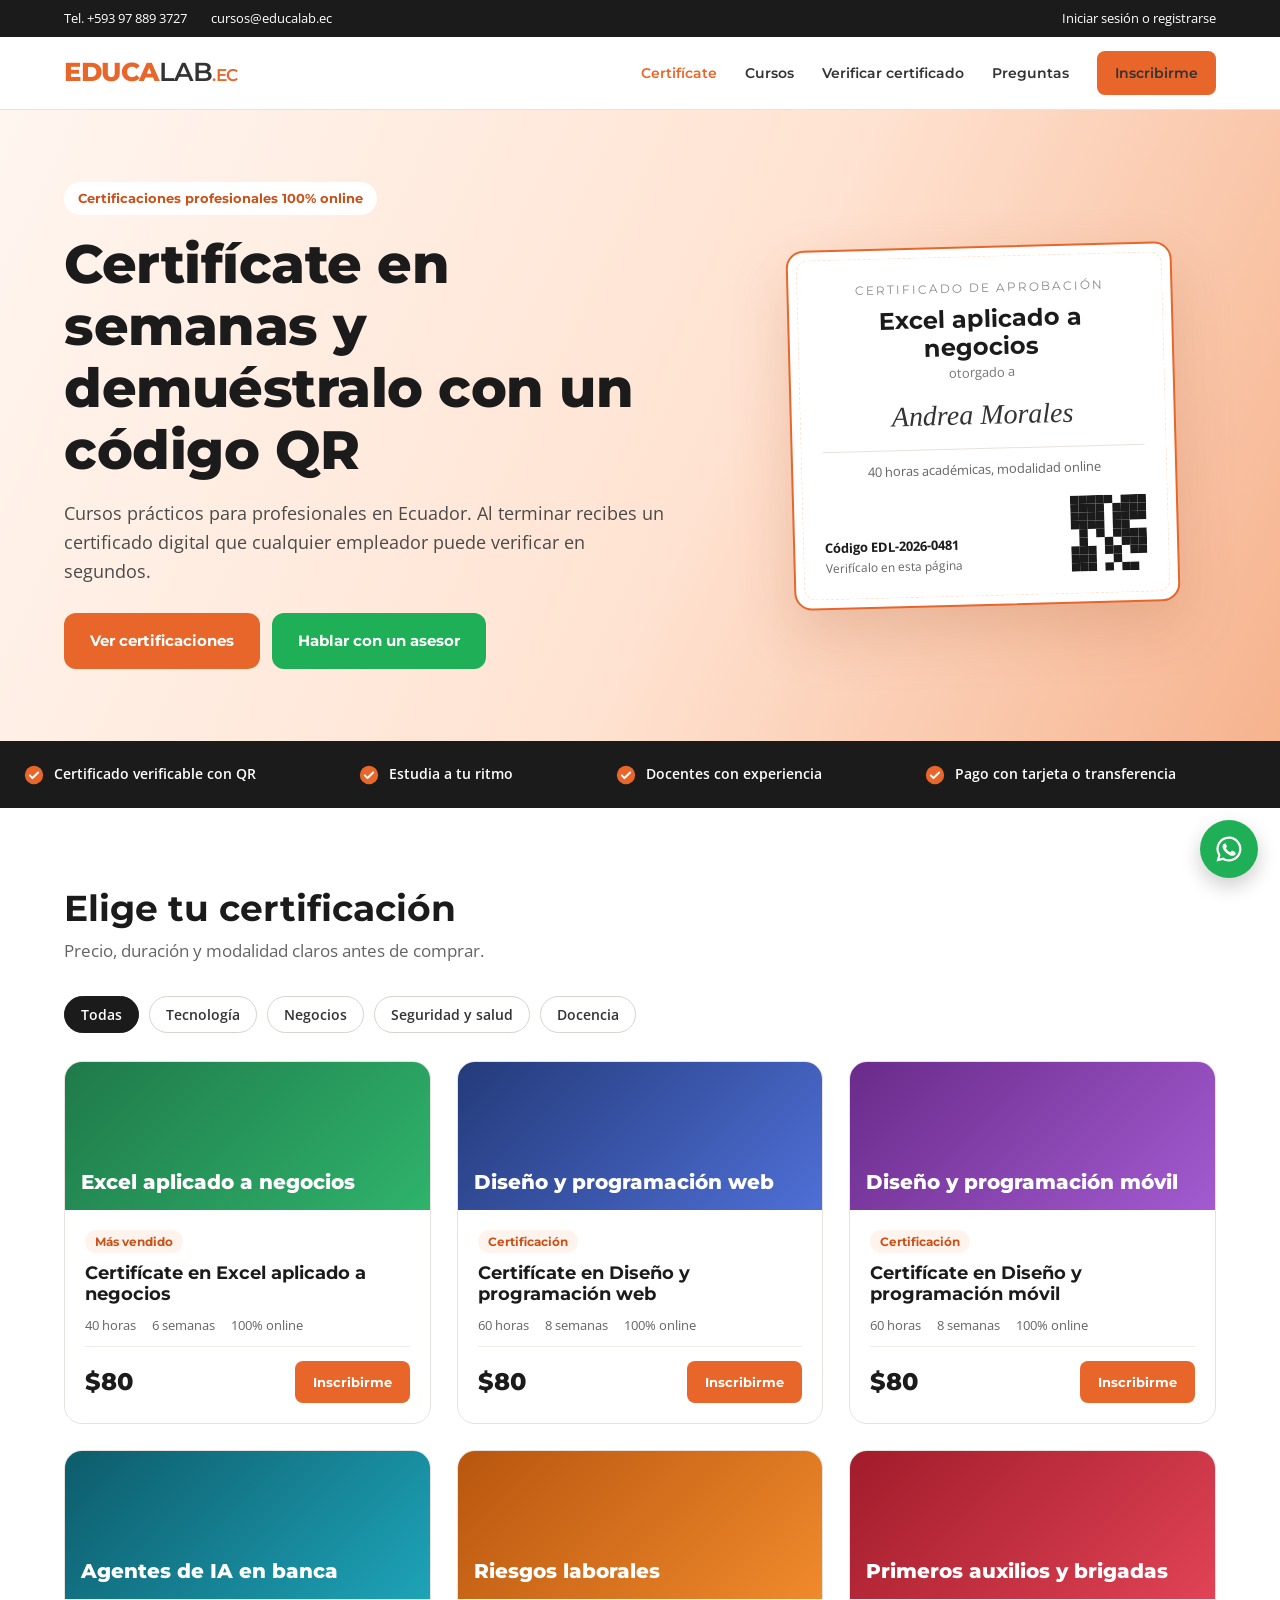
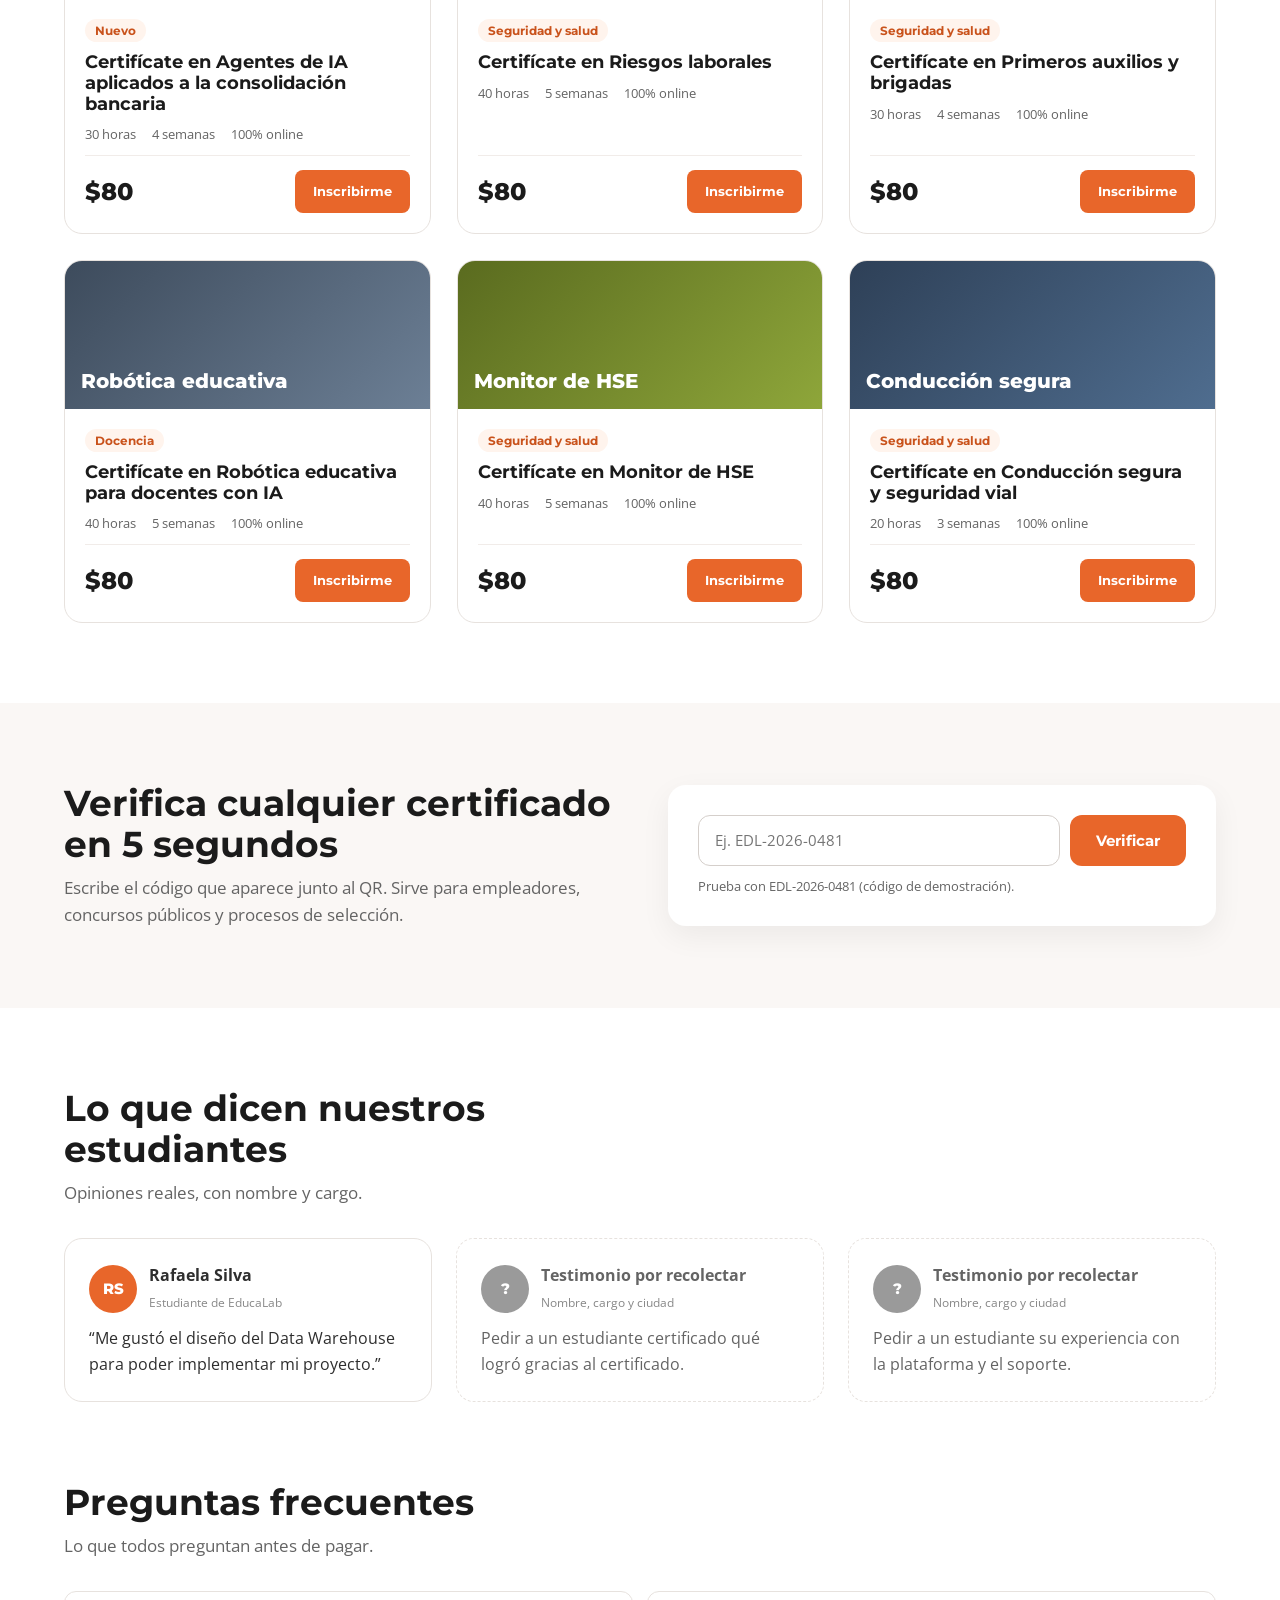
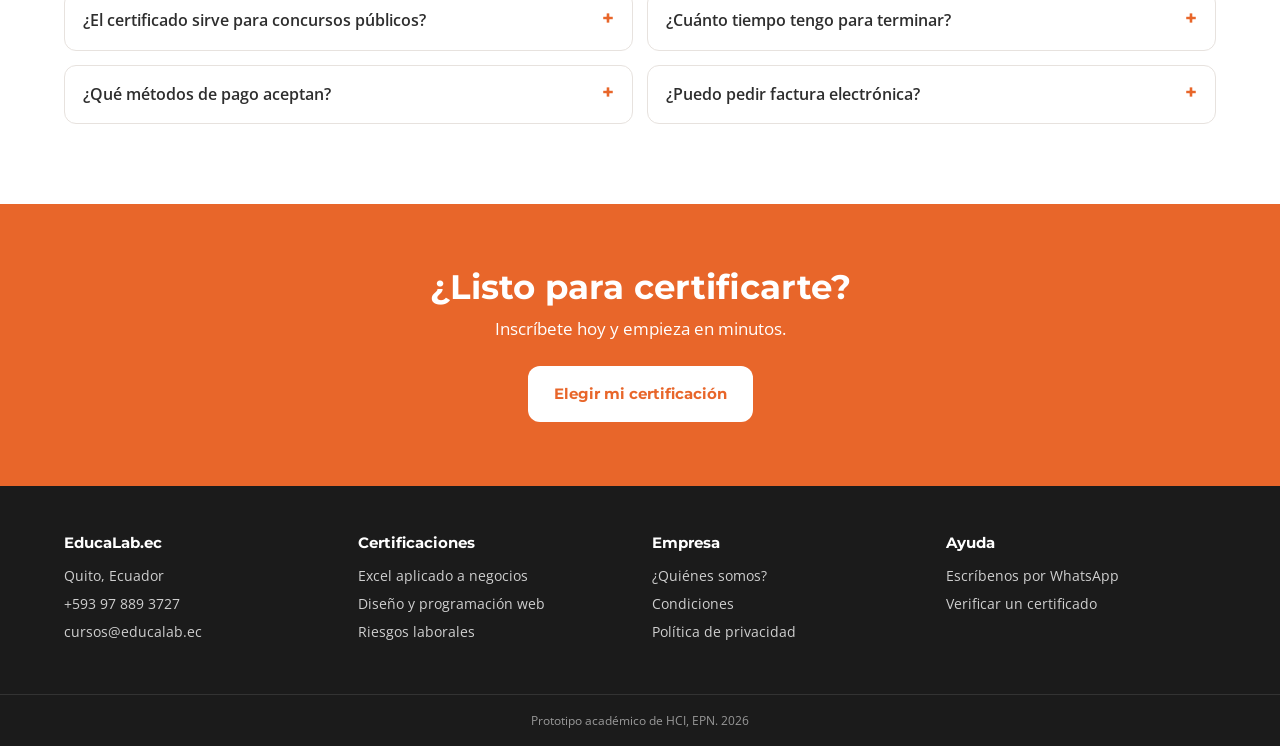
==== index.html @ 839eb801 "Prototipo design thinking educalab" ====
<!DOCTYPE html>
<html lang="es">
<head>
<meta charset="utf-8">
<meta name="viewport" content="width=device-width, initial-scale=1">
<title>Certificaciones online verificables | EducaLab.ec</title>
<meta name="description" content="Certifícate online en Excel, programación, IA, seguridad laboral y más. Certificados con código QR verificable.">
<link rel="preconnect" href="https://fonts.googleapis.com">
<link rel="preconnect" href="https://fonts.gstatic.com" crossorigin>
<link href="https://fonts.googleapis.com/css2?family=Montserrat:wght@600;700;800&family=Open+Sans:ital,wght@0,400;0,600;0,700;1,400&display=swap" rel="stylesheet">
<link rel="stylesheet" href="assets/styles.css">
</head>
<body class="has-mbar">
<div class="topbar"><div class="wrap"><div class="left"><a href="tel:+593978893727">Tel. +593 97 889 3727</a><a href="mailto:cursos@educalab.ec">cursos@educalab.ec</a></div><a href="login.html">Iniciar sesión o registrarse</a></div></div>
<header class="site"><div class="wrap">
  <a class="logo" href="index.html" aria-label="EducaLab.ec, inicio">EDUCA<span>LAB</span><small>.EC</small></a>
  <button class="menu-btn" aria-label="Abrir menú" aria-expanded="false" aria-controls="menu"><span></span><span></span><span></span></button>
  <nav class="main" id="menu" aria-label="Principal"><ul>
    <li><a href="index.html" aria-current="page">Certifícate</a></li>
    <li><a href="index.html#certificaciones">Cursos</a></li>
    <li><a href="index.html#verificar">Verificar certificado</a></li>
    <li><a href="index.html#preguntas">Preguntas</a></li>
    <li><a class="btn btn-primary btn-sm" href="index.html#certificaciones">Inscribirme</a></li>
  </ul></nav>
</div></header>
<main>
<section class="hero"><div class="wrap">
  <div>
    <span class="pill">Certificaciones profesionales 100% online</span>
    <h1>Certifícate en semanas y demuéstralo con un código QR</h1>
    <p class="lead">Cursos prácticos para profesionales en Ecuador. Al terminar recibes un certificado digital que cualquier empleador puede verificar en segundos.</p>
    <div class="ctas"><a class="btn btn-primary" href="#certificaciones">Ver certificaciones</a><a class="btn btn-wa" data-wa href="#">Hablar con un asesor</a></div>
  </div>
  <figure class="cert" aria-label="Ejemplo de certificado">
    <div class="kind">CERTIFICADO DE APROBACIÓN</div>
    <h3>Excel aplicado a negocios</h3>
    <div class="to">otorgado a</div>
    <div class="name">Andrea Morales</div>
    <div class="hrs">40 horas académicas, modalidad online</div>
    <div class="bottom"><div><b>Código EDL-2026-0481</b><br>Verifícalo en esta página</div><svg class="qr" viewBox="0 0 72 72" role="img" aria-label="Código QR de verificación"><rect width="72" height="72" fill="#fff"/><g fill="#1B1B1B"><rect x="0" y="0" width="8" height="8"/><rect x="8" y="0" width="8" height="8"/><rect x="16" y="0" width="8" height="8"/><rect x="24" y="0" width="8" height="8"/><rect x="32" y="0" width="8" height="8"/><rect x="48" y="0" width="8" height="8"/><rect x="56" y="0" width="8" height="8"/><rect x="64" y="0" width="8" height="8"/><rect x="0" y="8" width="8" height="8"/><rect x="8" y="8" width="8" height="8"/><rect x="16" y="8" width="8" height="8"/><rect x="24" y="8" width="8" height="8"/><rect x="40" y="8" width="8" height="8"/><rect x="48" y="8" width="8" height="8"/><rect x="56" y="8" width="8" height="8"/><rect x="64" y="8" width="8" height="8"/><rect x="0" y="16" width="8" height="8"/><rect x="8" y="16" width="8" height="8"/><rect x="16" y="16" width="8" height="8"/><rect x="24" y="16" width="8" height="8"/><rect x="40" y="16" width="8" height="8"/><rect x="48" y="16" width="8" height="8"/><rect x="56" y="16" width="8" height="8"/><rect x="64" y="16" width="8" height="8"/><rect x="0" y="24" width="8" height="8"/><rect x="8" y="24" width="8" height="8"/><rect x="16" y="24" width="8" height="8"/><rect x="24" y="24" width="8" height="8"/><rect x="40" y="24" width="8" height="8"/><rect x="48" y="24" width="8" height="8"/><rect x="8" y="32" width="8" height="8"/><rect x="24" y="32" width="8" height="8"/><rect x="40" y="32" width="8" height="8"/><rect x="48" y="32" width="8" height="8"/><rect x="56" y="32" width="8" height="8"/><rect x="64" y="32" width="8" height="8"/><rect x="8" y="40" width="8" height="8"/><rect x="32" y="40" width="8" height="8"/><rect x="48" y="40" width="8" height="8"/><rect x="56" y="40" width="8" height="8"/><rect x="64" y="40" width="8" height="8"/><rect x="0" y="48" width="8" height="8"/><rect x="8" y="48" width="8" height="8"/><rect x="16" y="48" width="8" height="8"/><rect x="32" y="48" width="8" height="8"/><rect x="40" y="48" width="8" height="8"/><rect x="56" y="48" width="8" height="8"/><rect x="64" y="48" width="8" height="8"/><rect x="0" y="56" width="8" height="8"/><rect x="8" y="56" width="8" height="8"/><rect x="16" y="56" width="8" height="8"/><rect x="40" y="56" width="8" height="8"/><rect x="0" y="64" width="8" height="8"/><rect x="8" y="64" width="8" height="8"/><rect x="16" y="64" width="8" height="8"/><rect x="32" y="64" width="8" height="8"/><rect x="48" y="64" width="8" height="8"/><rect x="56" y="64" width="8" height="8"/></g></svg></div>
  </figure>
</div></section>

<section class="trust" aria-label="Por qué EducaLab"><ul class="wrap">
  <li><svg class="ico" viewBox="0 0 24 24" aria-hidden="true"><circle cx="12" cy="12" r="11" fill="#E8662A"/><path d="m7 12.5 3.2 3.2L17 9" stroke="#fff" stroke-width="2.4" fill="none" stroke-linecap="round" stroke-linejoin="round"/></svg>Certificado verificable con QR</li><li><svg class="ico" viewBox="0 0 24 24" aria-hidden="true"><circle cx="12" cy="12" r="11" fill="#E8662A"/><path d="m7 12.5 3.2 3.2L17 9" stroke="#fff" stroke-width="2.4" fill="none" stroke-linecap="round" stroke-linejoin="round"/></svg>Estudia a tu ritmo</li><li><svg class="ico" viewBox="0 0 24 24" aria-hidden="true"><circle cx="12" cy="12" r="11" fill="#E8662A"/><path d="m7 12.5 3.2 3.2L17 9" stroke="#fff" stroke-width="2.4" fill="none" stroke-linecap="round" stroke-linejoin="round"/></svg>Docentes con experiencia</li><li><svg class="ico" viewBox="0 0 24 24" aria-hidden="true"><circle cx="12" cy="12" r="11" fill="#E8662A"/><path d="m7 12.5 3.2 3.2L17 9" stroke="#fff" stroke-width="2.4" fill="none" stroke-linecap="round" stroke-linejoin="round"/></svg>Pago con tarjeta o transferencia</li>
</ul></section>

<section class="block" id="certificaciones"><div class="wrap">
  <div class="sec-head"><h2>Elige tu certificación</h2><p>Precio, duración y modalidad claros antes de comprar.</p></div>
  <div class="filters" role="group" aria-label="Filtrar por área">
    <button class="chip" aria-pressed="true" data-cat="todas">Todas</button>
    <button class="chip" aria-pressed="false" data-cat="tecnologia">Tecnología</button>
    <button class="chip" aria-pressed="false" data-cat="negocios">Negocios</button>
    <button class="chip" aria-pressed="false" data-cat="seguridad">Seguridad y salud</button>
    <button class="chip" aria-pressed="false" data-cat="docencia">Docencia</button>
  </div>
  <div class="grid" id="grid" aria-live="polite"></div>
  <p class="empty" id="empty">No hay certificaciones en esta área por ahora. Prueba con “Todas”.</p>
</div></section>

<section class="block verify" id="verificar"><div class="wrap">
  <div class="sec-head" style="margin:0"><h2>Verifica cualquier certificado en 5 segundos</h2><p>Escribe el código que aparece junto al QR. Sirve para empleadores, concursos públicos y procesos de selección.</p></div>
  <div class="vbox">
    <form class="vform" id="verify-form" novalidate>
      <label class="sr-only" for="code">Código del certificado</label>
      <input class="input" id="code" placeholder="Ej. EDL-2026-0481" autocomplete="off">
      <button class="btn btn-primary" type="submit">Verificar</button>
    </form>
    <div class="result" id="verify-result" role="status"></div>
    <p class="hint">Prueba con EDL-2026-0481 (código de demostración).</p>
  </div>
</div></section>

<section class="block"><div class="wrap">
  <div class="sec-head"><h2>Lo que dicen nuestros estudiantes</h2><p>Opiniones reales, con nombre y cargo.</p></div>
  <div class="tgrid">
    <blockquote class="t"><div class="who"><div class="av" style="background:#E8662A">RS</div><div><cite>Rafaela Silva</cite><small>Estudiante de EducaLab</small></div></div><p>“Me gustó el diseño del Data Warehouse para poder implementar mi proyecto.”</p></blockquote>
    <blockquote class="t pending"><div class="who"><div class="av" style="background:#9A9A9A">?</div><div><cite>Testimonio por recolectar</cite><small>Nombre, cargo y ciudad</small></div></div><p>Pedir a un estudiante certificado qué logró gracias al certificado.</p></blockquote>
    <blockquote class="t pending"><div class="who"><div class="av" style="background:#9A9A9A">?</div><div><cite>Testimonio por recolectar</cite><small>Nombre, cargo y ciudad</small></div></div><p>Pedir a un estudiante su experiencia con la plataforma y el soporte.</p></blockquote>
  </div>
</div></section>

<section class="block" id="preguntas" style="padding-top:0"><div class="wrap">
  <div class="sec-head"><h2>Preguntas frecuentes</h2><p>Lo que todos preguntan antes de pagar.</p></div>
  <div class="faq">
    <details><summary>¿El certificado sirve para concursos públicos?</summary><p>Cada certificado indica horas académicas y un código verificable. Confirma con la institución convocante qué requisitos pide.</p></details>
    <details><summary>¿Cuánto tiempo tengo para terminar?</summary><p>Cada curso indica su duración sugerida en semanas. Avanzas a tu ritmo dentro de ese periodo.</p></details>
    <details><summary>¿Qué métodos de pago aceptan?</summary><p>Tarjeta de crédito o débito, transferencia bancaria y Payphone.</p></details>
    <details><summary>¿Puedo pedir factura electrónica?</summary><p>Sí. Ingresa tus datos de facturación al inscribirte y la recibirás en tu correo.</p></details>
  </div>
</div></section>

<section class="cta"><h2>¿Listo para certificarte?</h2><p>Inscríbete hoy y empieza en minutos.</p><a class="btn btn-light" href="#certificaciones">Elegir mi certificación</a></section>
</main>
<div class="mbar"><a class="btn btn-primary" href="#certificaciones">Inscribirme</a><a class="btn btn-wa" data-wa href="#">WhatsApp</a></div>
<footer class="site"><div class="wrap">
  <div><h4>EducaLab.ec</h4><ul><li>Quito, Ecuador</li><li><a href="tel:+593978893727">+593 97 889 3727</a></li><li><a href="mailto:cursos@educalab.ec">cursos@educalab.ec</a></li></ul></div>
  <div><h4>Certificaciones</h4><ul><li><a href="inscripcion.html?curso=excel">Excel aplicado a negocios</a></li><li><a href="inscripcion.html?curso=web">Diseño y programación web</a></li><li><a href="inscripcion.html?curso=riesgos">Riesgos laborales</a></li></ul></div>
  <div><h4>Empresa</h4><ul><li><a href="#">¿Quiénes somos?</a></li><li><a href="#">Condiciones</a></li><li><a href="#">Política de privacidad</a></li></ul></div>
  <div><h4>Ayuda</h4><ul><li><a data-wa href="#">Escríbenos por WhatsApp</a></li><li><a href="index.html#verificar">Verificar un certificado</a></li></ul></div>
</div><p class="copy">Prototipo académico de HCI, EPN. <span id="year"></span></p></footer>
<a class="fab" data-wa href="#" aria-label="Escribir por WhatsApp"><svg width="30" height="30" viewBox="0 0 24 24" aria-hidden="true"><path fill="#fff" d="M12 2a10 10 0 0 0-8.6 15.1L2 22l5-1.3A10 10 0 1 0 12 2zm0 18.2c-1.5 0-3-.4-4.3-1.2l-.3-.2-3 .8.8-2.9-.2-.3A8.2 8.2 0 1 1 12 20.2zm4.5-6.1c-.2-.1-1.5-.7-1.7-.8-.2-.1-.4-.1-.6.1l-.8 1c-.1.2-.3.2-.5.1a6.7 6.7 0 0 1-3.3-2.9c-.3-.4.2-.4.7-1.4.1-.2 0-.3 0-.4l-.8-1.8c-.2-.5-.4-.4-.6-.4h-.5a1 1 0 0 0-.7.3 2.9 2.9 0 0 0-.9 2.2 5 5 0 0 0 1 2.7 11.6 11.6 0 0 0 4.5 4c1.7.7 2.3.8 3.2.6.5-.1 1.5-.6 1.7-1.2.2-.6.2-1.1.2-1.2-.1-.1-.3-.2-.5-.3z"/></svg></a>
<script src="assets/app.js"></script>
</body></html>
---- assets/styles.css ----
:root{
  --or:#E8662A; --or-dk:#C9521B; --or-50:#FFF4ED; --or-100:#FFE3D2;
  --ink:#1B1B1B; --text:#2E2E2E; --muted:#646464; --line:#E7E2DE; --bg:#FFFFFF; --soft:#FAF7F5;
  --ok:#1D7A43; --ok-bg:#E8F7EE; --err:#B42318; --err-bg:#FDECEA; --wa:#1FAF57;
  --r-sm:8px; --r:12px; --r-lg:18px;
  --head:'Montserrat',system-ui,sans-serif; --body:'Open Sans',system-ui,sans-serif;
  --wrap:1200px;
}
*{box-sizing:border-box}
html{scroll-behavior:smooth}
@media (prefers-reduced-motion:reduce){html{scroll-behavior:auto}*{transition:none!important;animation:none!important}}
body{margin:0;font-family:var(--body);color:var(--text);background:var(--bg);line-height:1.6;font-size:16px}
h1,h2,h3,h4{font-family:var(--head);color:var(--ink);line-height:1.15;margin:0}
p{margin:0}
a{color:inherit}
img{max-width:100%}
:focus-visible{outline:3px solid var(--or);outline-offset:3px;border-radius:4px}
.wrap{max-width:var(--wrap);margin:0 auto;padding:0 24px}
.sr-only{position:absolute;width:1px;height:1px;overflow:hidden;clip:rect(0 0 0 0)}

/* botones */
.btn{display:inline-flex;align-items:center;justify-content:center;gap:8px;font-family:var(--head);font-weight:700;font-size:15px;
  padding:14px 24px;border-radius:var(--r);border:2px solid transparent;text-decoration:none;cursor:pointer;transition:background .15s,transform .1s}
.btn:active{transform:translateY(1px)}
.btn-primary{background:var(--or);color:#fff}.btn-primary:hover{background:var(--or-dk)}
.btn-outline{background:#fff;color:var(--or);border-color:var(--or)}.btn-outline:hover{background:var(--or-50)}
.btn-wa{background:var(--wa);color:#fff}.btn-wa:hover{filter:brightness(.95)}
.btn-light{background:#fff;color:var(--or)}
.btn-sm{padding:9px 16px;font-size:13px;border-radius:var(--r-sm)}
.btn[disabled]{opacity:.5;cursor:not-allowed}

/* barra superior y header */
.topbar{background:var(--ink);color:#fff;font-size:13px}
.topbar .wrap{display:flex;justify-content:space-between;gap:16px;padding:8px 24px}
.topbar a{text-decoration:none}.topbar a:hover{text-decoration:underline}
.topbar .left{display:flex;gap:24px}
header.site{position:sticky;top:0;z-index:20;background:#fff;border-bottom:1px solid var(--line)}
header.site .wrap{display:flex;align-items:center;justify-content:space-between;height:72px}
.logo{font-family:var(--head);font-size:26px;font-weight:800;text-decoration:none;letter-spacing:-.5px;color:var(--or)}
.logo span{color:#333;font-weight:600}.logo small{font-size:.65em;font-weight:600}
nav.main ul{list-style:none;display:flex;gap:28px;align-items:center;margin:0;padding:0}
nav.main a{font-family:var(--head);font-weight:600;font-size:14px;text-decoration:none;color:#333}
nav.main a[aria-current="page"],nav.main a:hover{color:var(--or)}
.menu-btn{display:none;background:none;border:0;padding:8px;cursor:pointer}
.menu-btn span{display:block;width:24px;height:3px;background:#222;border-radius:2px;margin:4px 0}

/* hero */
.hero{background:linear-gradient(115deg,#FFF6F0 0%,#FFE3D2 55%,#F6B38E 100%)}
.hero .wrap{display:grid;grid-template-columns:1.15fr .85fr;gap:56px;align-items:center;padding-top:72px;padding-bottom:72px}
.pill{display:inline-block;background:#fff;color:var(--or-dk);font-family:var(--head);font-weight:700;font-size:13px;padding:6px 14px;border-radius:999px}
.hero h1{font-size:clamp(34px,4.6vw,54px);font-weight:800;margin:18px 0;letter-spacing:-.5px}
.hero p.lead{font-size:18px;color:#4A4A4A;max-width:34em;margin-bottom:28px}
.ctas{display:flex;gap:12px;flex-wrap:wrap}

/* certificado de muestra (elemento protagonista) */
.cert{background:#fff;border-radius:var(--r-lg);padding:30px;box-shadow:0 24px 60px rgba(150,60,15,.18);position:relative;border:2px solid var(--or);
  transform:rotate(-1.5deg)}
.cert::before{content:"";position:absolute;inset:8px;border:1px dashed var(--or-100);border-radius:12px;pointer-events:none}
.cert .kind{text-align:center;font-family:var(--head);font-size:12px;letter-spacing:2px;color:#8A8A8A}
.cert h3{text-align:center;font-size:24px;margin:8px 0 2px}
.cert .to{text-align:center;color:#777;font-size:13px}
.cert .name{text-align:center;font-family:Georgia,serif;font-style:italic;font-size:28px;color:#333;margin:10px 0;padding-bottom:10px;border-bottom:1px solid var(--line)}
.cert .hrs{text-align:center;color:var(--muted);font-size:13px}
.cert .bottom{display:flex;justify-content:space-between;align-items:flex-end;margin-top:18px;font-size:12px;color:var(--muted)}
.cert .bottom b{color:var(--ink);font-size:13px}
.qr{width:76px;height:76px;flex:none}

/* confianza */
.trust{background:var(--ink);color:#fff}
.trust ul{list-style:none;margin:0;padding:22px 24px;display:flex;justify-content:space-between;gap:20px;flex-wrap:wrap}
.trust li{display:flex;align-items:center;gap:10px;font-weight:600;font-size:14px}
.ico{width:20px;height:20px;flex:none}

/* secciones */
section.block{padding:80px 0}
.sec-head{max-width:640px;margin-bottom:32px}
.sec-head h2{font-size:clamp(26px,3vw,36px);margin-bottom:8px}
.sec-head p{color:var(--muted);font-size:17px}

/* filtros y catálogo */
.filters{display:flex;gap:10px;flex-wrap:wrap;margin-bottom:28px}
.chip{font:600 14px var(--body);padding:8px 16px;border-radius:999px;border:1px solid #D9D3CF;background:#fff;cursor:pointer;color:#333}
.chip[aria-pressed="true"]{background:var(--ink);border-color:var(--ink);color:#fff}
.grid{display:grid;grid-template-columns:repeat(3,1fr);gap:26px}
.course{display:flex;flex-direction:column;border:1px solid var(--line);border-radius:var(--r-lg);overflow:hidden;background:#fff}
.course .cover{height:148px;padding:16px;display:flex;align-items:flex-end;color:#fff;font:800 20px/1.2 var(--head)}
.course .body{padding:20px;display:flex;flex-direction:column;gap:10px;flex:1}
.tag{align-self:flex-start;background:var(--or-50);color:var(--or-dk);font:700 12px var(--head);padding:4px 10px;border-radius:999px}
.course h3{font-size:18px}
.facts{display:flex;gap:16px;flex-wrap:wrap;font-size:13px;color:var(--muted);margin:0;padding:0;list-style:none}
.course .foot{margin-top:auto;display:flex;justify-content:space-between;align-items:center;border-top:1px solid #F1ECE9;padding-top:14px}
.price{font:800 24px var(--head);color:var(--ink)}
.empty{display:none;padding:30px;text-align:center;color:var(--muted);border:1px dashed var(--line);border-radius:var(--r)}

/* verificador */
.verify{background:var(--soft)}
.verify .wrap{display:grid;grid-template-columns:1fr 1fr;gap:56px;align-items:center}
.vbox{background:#fff;border-radius:var(--r-lg);padding:30px;box-shadow:0 10px 30px rgba(0,0,0,.06)}
.vform{display:flex;gap:10px}
.input{flex:1;font:15px var(--body);padding:14px 16px;border:1.5px solid #D5CFCB;border-radius:var(--r);width:100%;background:#fff}
.input:focus{border-color:var(--or);outline:none;box-shadow:0 0 0 3px var(--or-100)}
.result{margin-top:16px;padding:14px 16px;border-radius:var(--r);font-size:14px;display:none}
.result.ok{display:block;background:var(--ok-bg);color:var(--ok)}
.result.bad{display:block;background:var(--err-bg);color:var(--err)}
.hint{font-size:13px;color:var(--muted);margin-top:10px}

/* testimonios */
.tgrid{display:grid;grid-template-columns:repeat(3,1fr);gap:24px}
blockquote.t{margin:0;border:1px solid var(--line);border-radius:var(--r-lg);padding:24px;display:flex;flex-direction:column;gap:12px}
.t .who{display:flex;gap:12px;align-items:center}
.av{width:48px;height:48px;border-radius:50%;display:grid;place-items:center;color:#fff;font:800 15px var(--head)}
.t cite{font-style:normal;font-weight:700;display:block}
.t small{color:#888;font-size:12px}
.t.pending{border-style:dashed;color:var(--muted)}

/* faq */
.faq{display:grid;grid-template-columns:1fr 1fr;gap:14px}
.faq details{border:1px solid var(--line);border-radius:var(--r);padding:16px 18px;background:#fff}
.faq summary{cursor:pointer;font-weight:600;list-style:none;display:flex;justify-content:space-between;gap:12px}
.faq summary::-webkit-details-marker{display:none}
.faq summary::after{content:"+";color:var(--or);font:700 20px var(--head);line-height:1}
.faq details[open] summary::after{content:"–"}
.faq details p{margin-top:10px;color:var(--muted);font-size:15px}

/* cta y footer */
.cta{background:var(--or);color:#fff;text-align:center;padding:64px 24px}
.cta h2{color:#fff;font-size:34px;margin-bottom:8px}.cta p{margin-bottom:24px;font-size:17px}
footer.site{background:var(--ink);color:#CFCFCF;font-size:14px}
footer.site .wrap{display:grid;grid-template-columns:repeat(4,1fr);gap:24px;padding:48px 24px}
footer.site h4{color:#fff;font-size:15px;margin-bottom:10px}
footer.site ul{list-style:none;margin:0;padding:0;line-height:2}
footer.site a{text-decoration:none}footer.site a:hover{color:#fff;text-decoration:underline}
.copy{border-top:1px solid #333;text-align:center;padding:16px;font-size:12px;color:#999}

/* botón flotante y barra móvil */
.fab{position:fixed;right:22px;bottom:22px;width:58px;height:58px;border-radius:50%;background:var(--wa);display:grid;place-items:center;box-shadow:0 8px 20px rgba(0,0,0,.2);z-index:30}
.mbar{display:none}

/* checkout */
.steps{display:flex;align-items:center;gap:14px;margin:26px 0 34px;padding:0;list-style:none;flex-wrap:wrap}
.steps li{display:flex;align-items:center;gap:10px;font-weight:600;font-size:14px;color:#999}
.steps .n{width:32px;height:32px;border-radius:50%;background:#EEE;display:grid;place-items:center;font:700 14px var(--head);color:#999}
.steps li.done{color:var(--ink)}.steps li.done .n{background:var(--ink);color:#fff}
.steps li.on{color:var(--ink)}.steps li.on .n{background:var(--or);color:#fff}
.steps .bar{width:80px;height:2px;background:#DDD}.steps .bar.done{background:var(--or)}
.co{display:grid;grid-template-columns:1.5fr 1fr;gap:36px;align-items:start}
.panel{border:1px solid var(--line);border-radius:var(--r-lg);padding:28px;background:#fff}
.panel h2{font-size:22px;margin-bottom:4px}
.panel .sub{color:var(--muted);font-size:14px;margin-bottom:18px}
.field{margin-bottom:16px}
.field label{display:block;font-weight:600;font-size:14px;margin-bottom:6px}
.field .err{display:none;color:var(--err);font-size:13px;margin-top:6px}
.field.invalid .input{border-color:var(--err)}.field.invalid .err{display:block}
.pick{display:grid;grid-template-columns:repeat(3,1fr);gap:10px}
.pick label{border:1.5px solid #D5CFCB;border-radius:var(--r);padding:14px;text-align:center;font-weight:600;cursor:pointer;font-size:14px}
.pick input{position:absolute;opacity:0}
.pick input:checked+label{border-color:var(--or);background:var(--or-50);color:var(--or-dk)}
.pick input:focus-visible+label{outline:3px solid var(--or);outline-offset:2px}
.actions{display:flex;gap:12px;margin-top:22px;flex-wrap:wrap}
.summary .item{display:flex;gap:14px;align-items:center;margin:14px 0 18px}
.summary .thumb{width:76px;height:58px;border-radius:var(--r-sm);flex:none}
.row{display:flex;justify-content:space-between;margin:8px 0}
.row.total{border-top:1px solid var(--line);padding-top:12px;font:800 18px var(--head);color:var(--ink)}
.coupon{display:flex;gap:8px;margin-top:12px}
.includes{list-style:none;padding:0;margin:16px 0 0;font-size:14px;color:var(--ok);line-height:2}
.secure{font-size:13px;color:var(--muted);text-align:center;margin-top:12px}
.done-box{text-align:center;padding:30px 10px}
.done-box .big{width:72px;height:72px;margin:0 auto 16px}
[hidden]{display:none!important}

/* login */
.auth{display:grid;grid-template-columns:520px 1fr;min-height:100vh}
.auth .form{background:#FAFAFA;padding:56px;display:flex;flex-direction:column;gap:14px;justify-content:center}
.auth .brand{background:linear-gradient(135deg,var(--or),#B94A1A);color:#fff;padding:80px;display:flex;flex-direction:column;justify-content:center;gap:14px}
.auth .brand h2{color:#fff;font-size:40px;max-width:12em}
.auth .brand p{font-size:18px;max-width:28em}
.gbtn{background:#fff;border:1.5px solid #D5CFCB;color:#222}
.divider{text-align:center;color:#999;font-size:13px}
.right{text-align:right}.center{text-align:center}
.link{color:var(--or-dk);font-weight:700;text-decoration:none}.link:hover{text-decoration:underline}

/* responsive */
@media (max-width:960px){
  .hero .wrap,.verify .wrap,.co{grid-template-columns:1fr}
  .grid,.tgrid{grid-template-columns:1fr 1fr}
  .cert{transform:none;max-width:460px}
  footer.site .wrap{grid-template-columns:1fr 1fr}
  .auth{grid-template-columns:1fr}.auth .brand{display:none}
}
@media (max-width:720px){
  .topbar{display:none}
  .menu-btn{display:block}
  nav.main{position:absolute;top:72px;left:0;right:0;background:#fff;border-bottom:1px solid var(--line);display:none}
  nav.main.open{display:block}
  nav.main ul{flex-direction:column;align-items:stretch;padding:12px 24px 20px;gap:4px}
  nav.main a{display:block;padding:10px 0;font-size:16px}
  .grid,.tgrid,.faq{grid-template-columns:1fr}
  .ctas .btn{width:100%}
  section.block{padding:56px 0}
  .vform{flex-direction:column}
  .fab{display:none}
  .mbar{display:flex;gap:10px;position:fixed;left:0;right:0;bottom:0;background:#fff;border-top:1px solid var(--line);padding:10px 14px;z-index:30;box-shadow:0 -6px 18px rgba(0,0,0,.08)}
  .mbar .btn{flex:1;padding:12px}
  body.has-mbar{padding-bottom:72px}
  .pick{grid-template-columns:1fr}
  .auth .form{padding:32px 22px}
  footer.site .wrap{grid-template-columns:1fr}
}
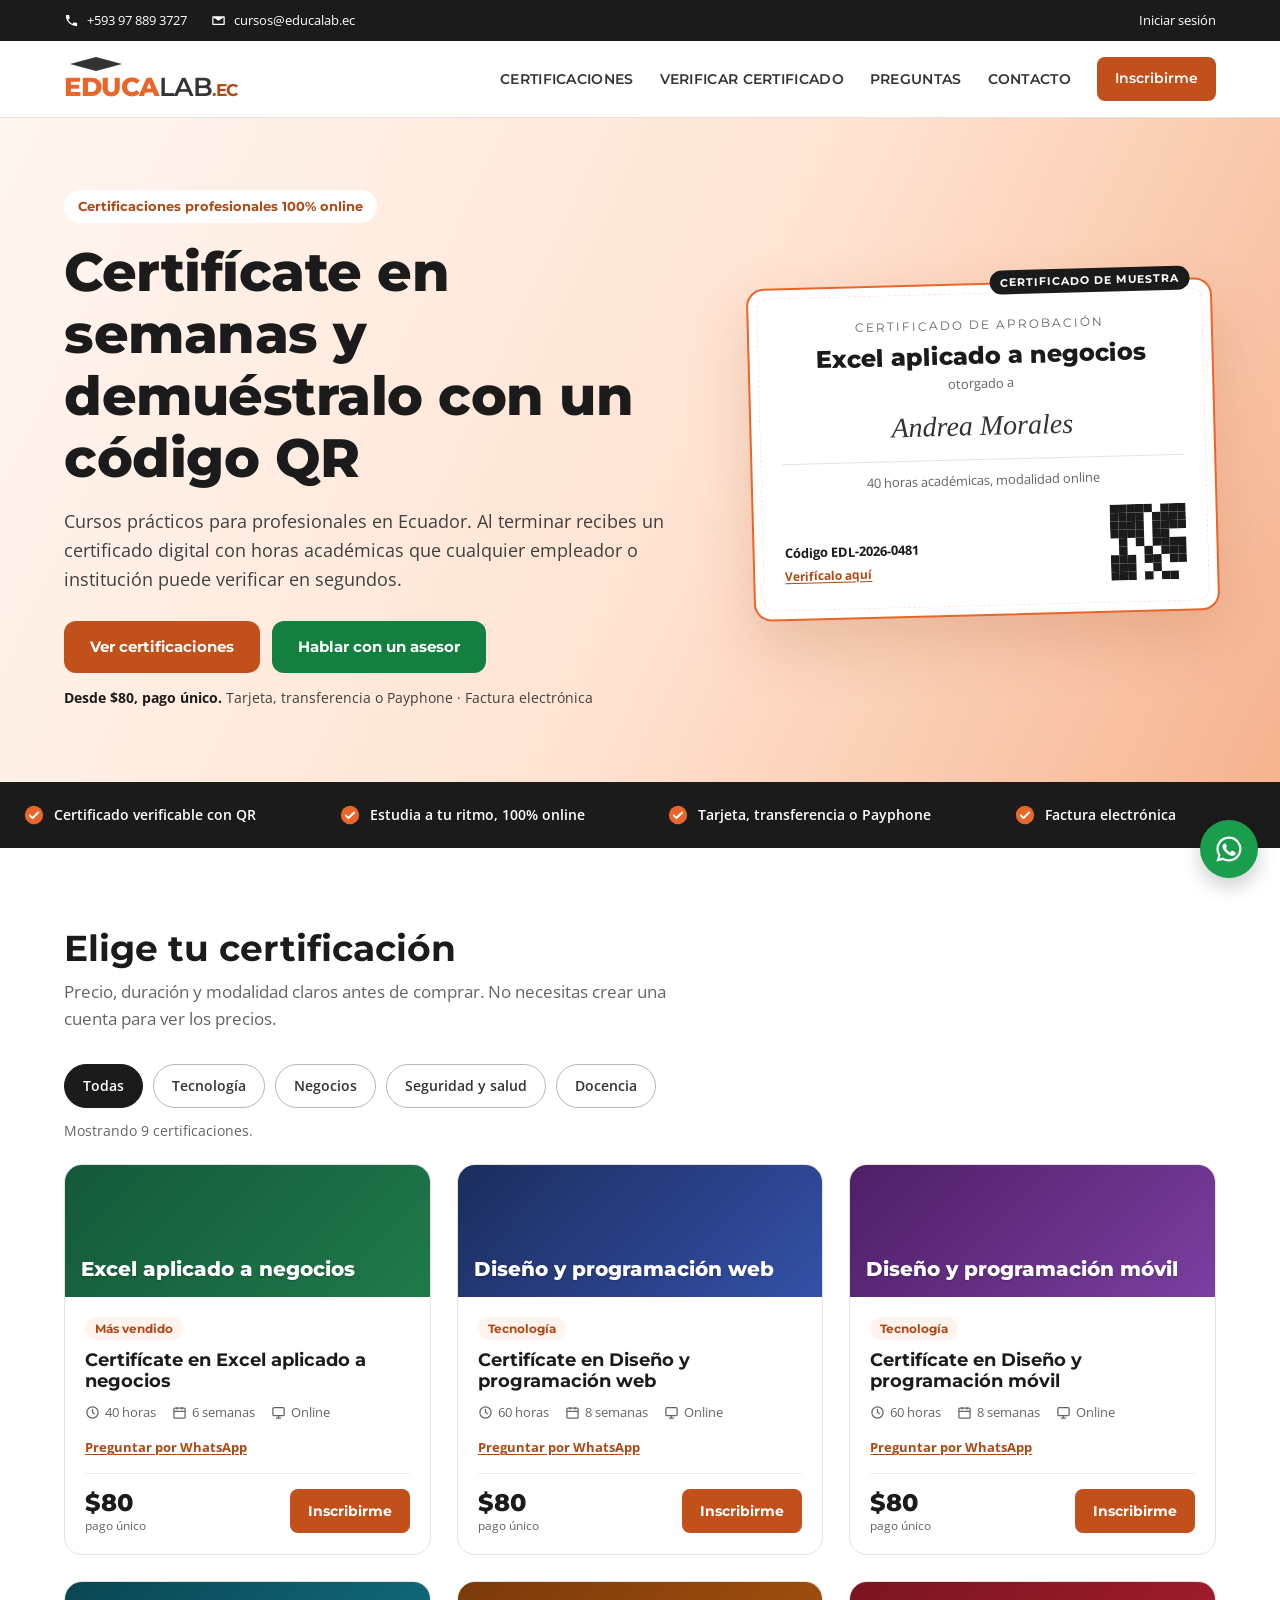
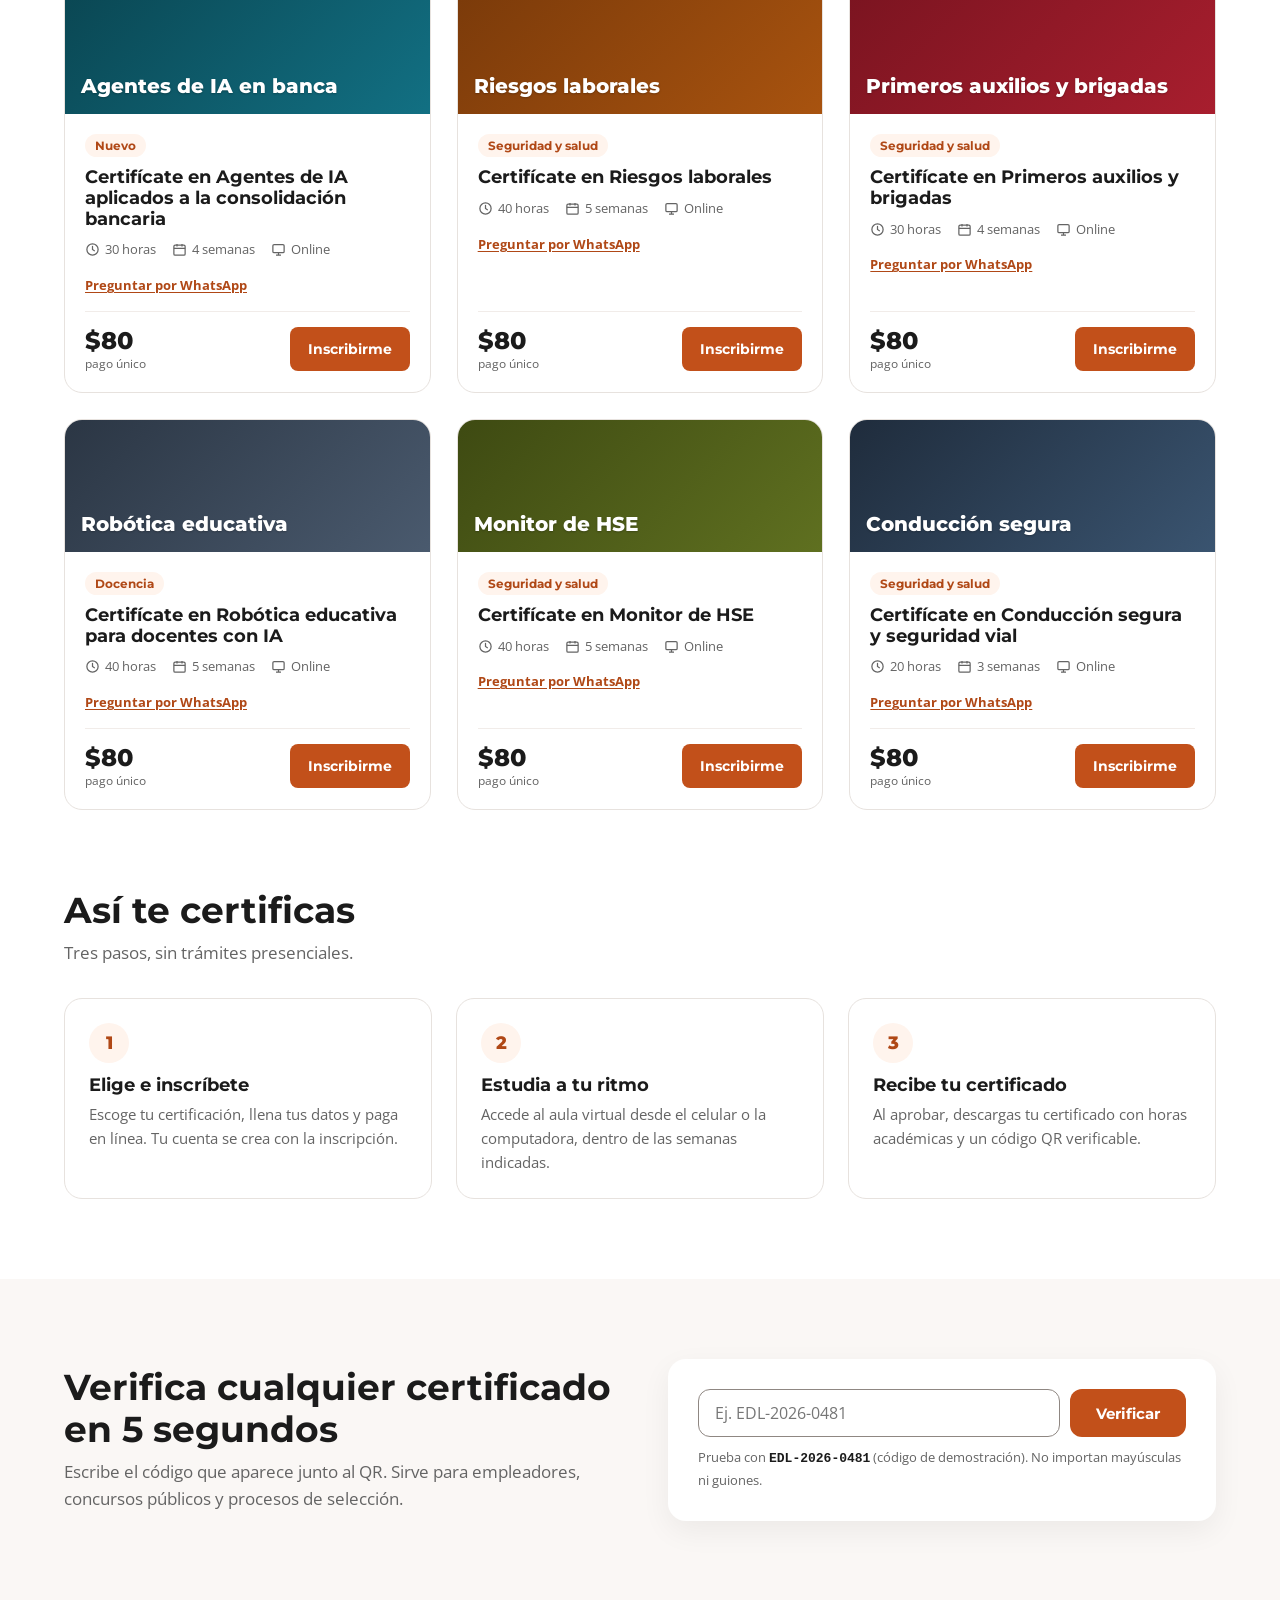
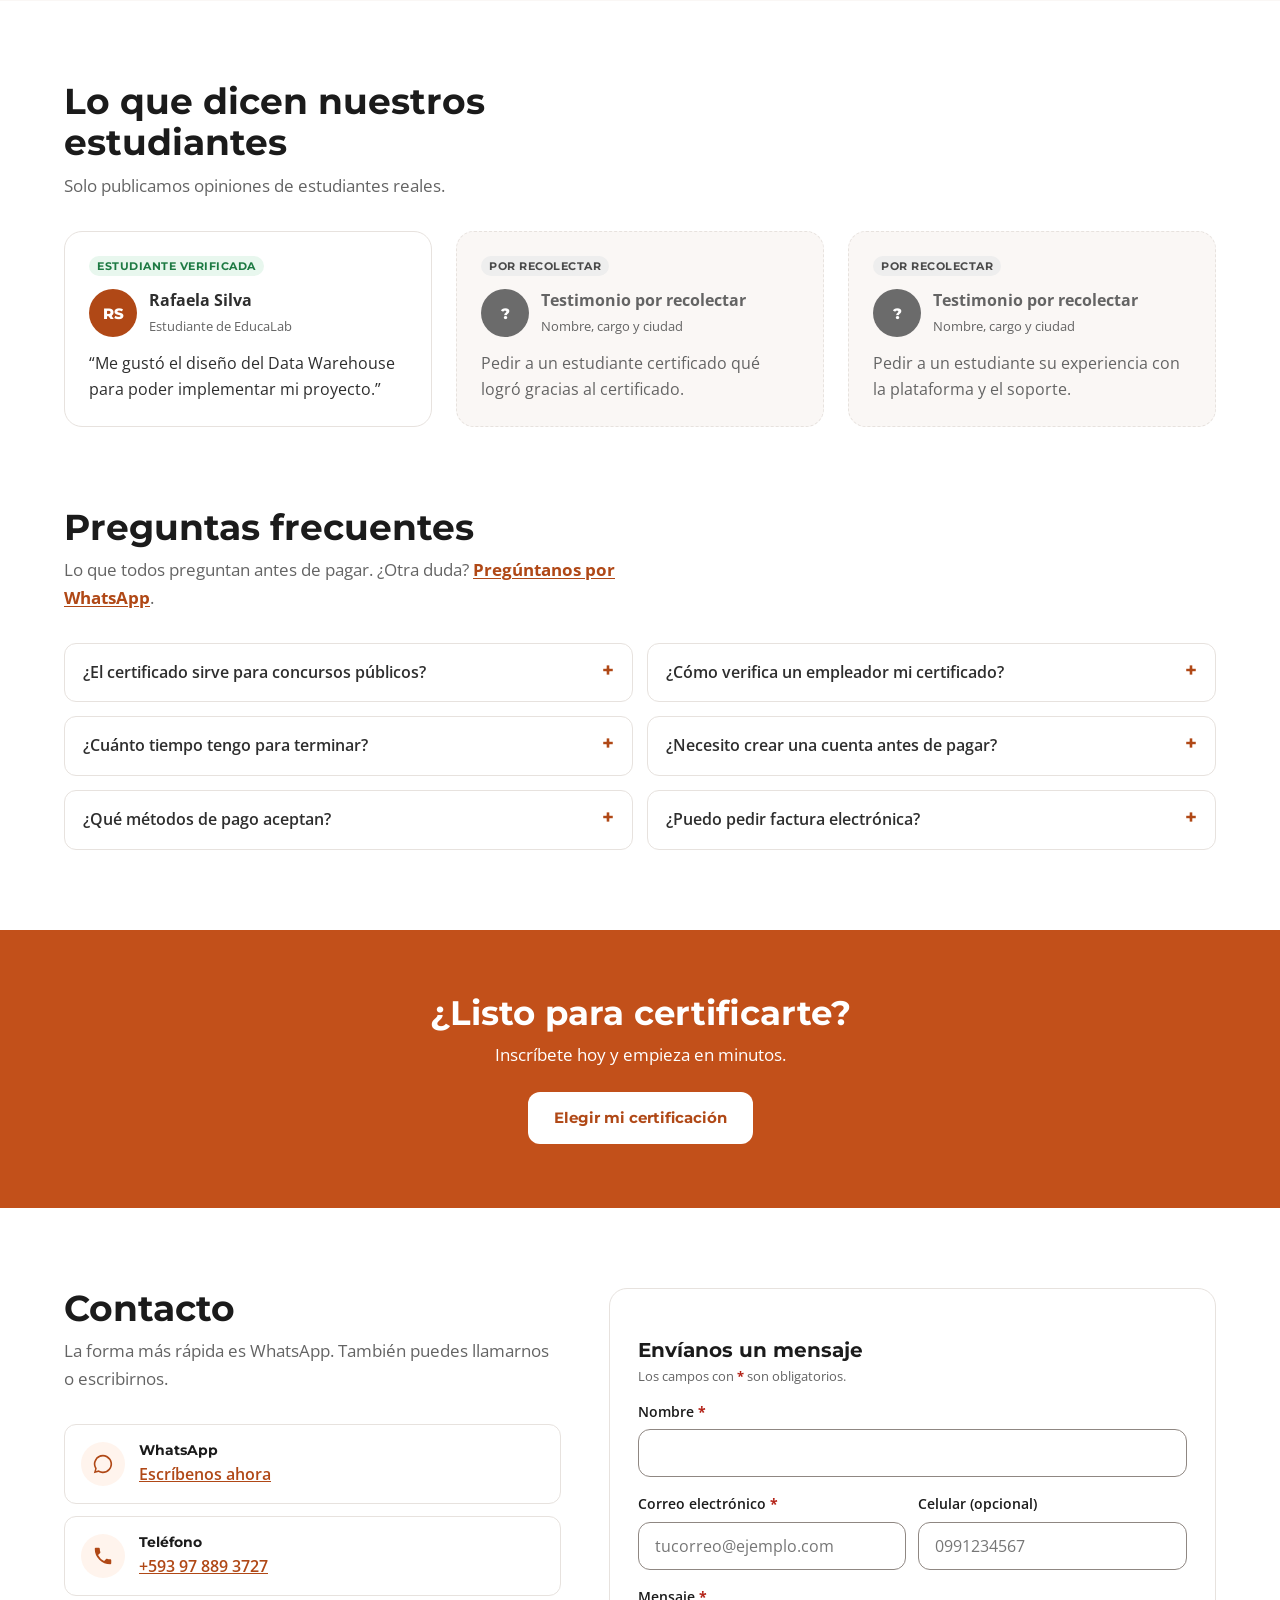
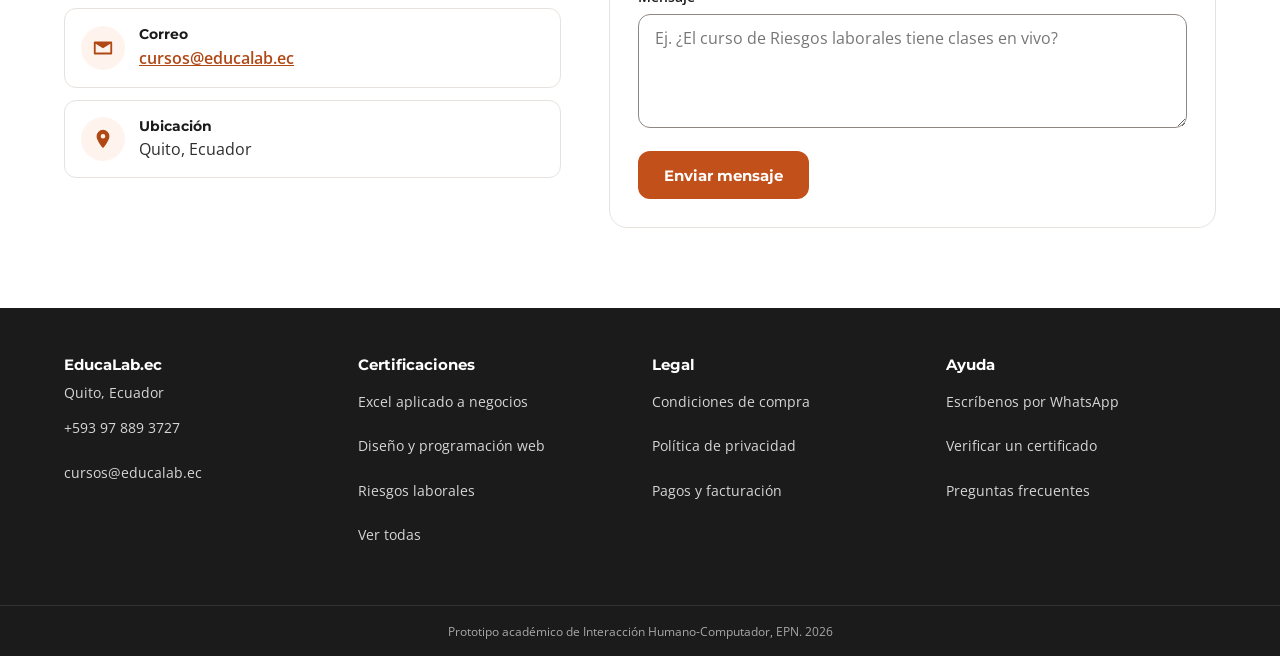
==== commit 52334dbb: "Landing: Open Graph, cómo funciona, contacto en español y teléfono correcto Co-Authored-By: Claude O" ====
--- a/index.html
+++ b/index.html
@@ -3,102 +3,166 @@
 <head>
 <meta charset="utf-8">
 <meta name="viewport" content="width=device-width, initial-scale=1">
-<title>Certificaciones online verificables | EducaLab.ec</title>
-<meta name="description" content="Certifícate online en Excel, programación, IA, seguridad laboral y más. Certificados con código QR verificable.">
+<title>Certificaciones online verificables con QR | EducaLab.ec</title>
+<meta name="description" content="Certifícate online en Excel, programación, IA, seguridad laboral y docencia. Certificados con código QR verificable, desde $80. Paga con tarjeta, transferencia o Payphone.">
+<meta name="theme-color" content="#C2501A">
+<!-- Open Graph: cómo se ve el enlace al compartirlo en redes y WhatsApp.
+     TODO: al publicar, cambia og:url y og:image por las URL absolutas de GitHub Pages. -->
+<meta property="og:type" content="website">
+<meta property="og:locale" content="es_EC">
+<meta property="og:site_name" content="EducaLab.ec">
+<meta property="og:title" content="Certifícate en semanas y demuéstralo con un código QR">
+<meta property="og:description" content="Certificaciones 100% online desde $80. Verificables por cualquier empleador en segundos.">
+<meta property="og:url" content="https://educalab.ec/">
+<meta property="og:image" content="assets/og-image.png">
+<meta property="og:image:width" content="1200">
+<meta property="og:image:height" content="630">
+<meta property="og:image:alt" content="Certificado de EducaLab.ec con código QR verificable">
+<meta name="twitter:card" content="summary_large_image">
+<link rel="icon" href="data:image/svg+xml,%3Csvg xmlns='http://www.w3.org/2000/svg' viewBox='0 0 32 32'%3E%3Crect width='32' height='32' rx='7' fill='%23C2501A'/%3E%3Ctext x='16' y='22' font-family='Arial' font-weight='700' font-size='15' fill='%23fff' text-anchor='middle'%3EEL%3C/text%3E%3C/svg%3E">
 <link rel="preconnect" href="https://fonts.googleapis.com">
 <link rel="preconnect" href="https://fonts.gstatic.com" crossorigin>
 <link href="https://fonts.googleapis.com/css2?family=Montserrat:wght@600;700;800&family=Open+Sans:ital,wght@0,400;0,600;0,700;1,400&display=swap" rel="stylesheet">
 <link rel="stylesheet" href="assets/styles.css">
 </head>
 <body class="has-mbar">
-<div class="topbar"><div class="wrap"><div class="left"><a href="tel:+593978893727">Tel. +593 97 889 3727</a><a href="mailto:cursos@educalab.ec">cursos@educalab.ec</a></div><a href="login.html">Iniciar sesión o registrarse</a></div></div>
+<a class="skip" href="#main">Saltar al contenido</a>
+<aside class="topbar" aria-label="Contacto rápido"><div class="wrap"><div class="left">
+  <a href="tel:+593978893727"><svg viewBox="0 0 24 24" aria-hidden="true"><path fill="currentColor" d="M6.6 10.8a15.2 15.2 0 0 0 6.6 6.6l2.2-2.2c.3-.3.7-.4 1-.2 1.1.4 2.3.6 3.6.6.6 0 1 .4 1 1V20c0 .6-.4 1-1 1A17 17 0 0 1 3 4c0-.6.4-1 1-1h3.5c.6 0 1 .4 1 1 0 1.3.2 2.5.6 3.6.1.3 0 .7-.2 1z"/></svg>+593 97 889 3727</a>
+  <a href="mailto:cursos@educalab.ec"><svg viewBox="0 0 24 24" aria-hidden="true"><path fill="currentColor" d="M3 5h18c.6 0 1 .4 1 1v12c0 .6-.4 1-1 1H3c-.6 0-1-.4-1-1V6c0-.6.4-1 1-1zm9 7.2L4 7.3V17h16V7.3z"/></svg>cursos@educalab.ec</a>
+</div><a href="login.html">Iniciar sesión</a></div></aside>
 <header class="site"><div class="wrap">
-  <a class="logo" href="index.html" aria-label="EducaLab.ec, inicio">EDUCA<span>LAB</span><small>.EC</small></a>
-  <button class="menu-btn" aria-label="Abrir menú" aria-expanded="false" aria-controls="menu"><span></span><span></span><span></span></button>
+  <a class="logo" href="index.html" aria-label="EducaLab.ec, inicio"><svg class="cap" viewBox="0 0 52 14" aria-hidden="true"><path d="M26 0 52 7 26 14 0 7z" fill="#333"/></svg><span class="lt">EDUCA<span>LAB</span><small>.EC</small></span></a>
+  <button class="menu-btn" type="button" aria-label="Abrir menú" aria-expanded="false" aria-controls="menu"><span></span><span></span><span></span></button>
   <nav class="main" id="menu" aria-label="Principal"><ul>
-    <li><a href="index.html" aria-current="page">Certifícate</a></li>
-    <li><a href="index.html#certificaciones">Cursos</a></li>
-    <li><a href="index.html#verificar">Verificar certificado</a></li>
-    <li><a href="index.html#preguntas">Preguntas</a></li>
-    <li><a class="btn btn-primary btn-sm" href="index.html#certificaciones">Inscribirme</a></li>
+    <li><a href="#certificaciones">Certificaciones</a></li>
+    <li><a href="#verificar">Verificar certificado</a></li>
+    <li><a href="#preguntas">Preguntas</a></li>
+    <li><a href="#contacto">Contacto</a></li>
+    <li><a class="btn btn-primary btn-sm" href="#certificaciones">Inscribirme</a></li>
   </ul></nav>
 </div></header>
-<main>
+
+<main id="main" tabindex="-1">
+<!-- ATENCIÓN -->
 <section class="hero"><div class="wrap">
   <div>
     <span class="pill">Certificaciones profesionales 100% online</span>
     <h1>Certifícate en semanas y demuéstralo con un código QR</h1>
-    <p class="lead">Cursos prácticos para profesionales en Ecuador. Al terminar recibes un certificado digital que cualquier empleador puede verificar en segundos.</p>
-    <div class="ctas"><a class="btn btn-primary" href="#certificaciones">Ver certificaciones</a><a class="btn btn-wa" data-wa href="#">Hablar con un asesor</a></div>
+    <p class="lead">Cursos prácticos para profesionales en Ecuador. Al terminar recibes un certificado digital con horas académicas que cualquier empleador o institución puede verificar en segundos.</p>
+    <div class="ctas"><a class="btn btn-primary" href="#certificaciones">Ver certificaciones</a><a class="btn btn-wa" data-wa="Hola EducaLab, quiero hablar con un asesor sobre las certificaciones." href="#">Hablar con un asesor</a></div>
+    <p class="micro"><strong>Desde $80, pago único.</strong> Tarjeta, transferencia o Payphone · Factura electrónica</p>
   </div>
-  <figure class="cert" aria-label="Ejemplo de certificado">
+  <figure class="cert" aria-labelledby="cert-cap">
+    <figcaption id="cert-cap">CERTIFICADO DE MUESTRA</figcaption>
     <div class="kind">CERTIFICADO DE APROBACIÓN</div>
-    <h3>Excel aplicado a negocios</h3>
+    <p class="ctitle">Excel aplicado a negocios</p>
     <div class="to">otorgado a</div>
     <div class="name">Andrea Morales</div>
     <div class="hrs">40 horas académicas, modalidad online</div>
-    <div class="bottom"><div><b>Código EDL-2026-0481</b><br>Verifícalo en esta página</div><svg class="qr" viewBox="0 0 72 72" role="img" aria-label="Código QR de verificación"><rect width="72" height="72" fill="#fff"/><g fill="#1B1B1B"><rect x="0" y="0" width="8" height="8"/><rect x="8" y="0" width="8" height="8"/><rect x="16" y="0" width="8" height="8"/><rect x="24" y="0" width="8" height="8"/><rect x="32" y="0" width="8" height="8"/><rect x="48" y="0" width="8" height="8"/><rect x="56" y="0" width="8" height="8"/><rect x="64" y="0" width="8" height="8"/><rect x="0" y="8" width="8" height="8"/><rect x="8" y="8" width="8" height="8"/><rect x="16" y="8" width="8" height="8"/><rect x="24" y="8" width="8" height="8"/><rect x="40" y="8" width="8" height="8"/><rect x="48" y="8" width="8" height="8"/><rect x="56" y="8" width="8" height="8"/><rect x="64" y="8" width="8" height="8"/><rect x="0" y="16" width="8" height="8"/><rect x="8" y="16" width="8" height="8"/><rect x="16" y="16" width="8" height="8"/><rect x="24" y="16" width="8" height="8"/><rect x="40" y="16" width="8" height="8"/><rect x="48" y="16" width="8" height="8"/><rect x="56" y="16" width="8" height="8"/><rect x="64" y="16" width="8" height="8"/><rect x="0" y="24" width="8" height="8"/><rect x="8" y="24" width="8" height="8"/><rect x="16" y="24" width="8" height="8"/><rect x="24" y="24" width="8" height="8"/><rect x="40" y="24" width="8" height="8"/><rect x="48" y="24" width="8" height="8"/><rect x="8" y="32" width="8" height="8"/><rect x="24" y="32" width="8" height="8"/><rect x="40" y="32" width="8" height="8"/><rect x="48" y="32" width="8" height="8"/><rect x="56" y="32" width="8" height="8"/><rect x="64" y="32" width="8" height="8"/><rect x="8" y="40" width="8" height="8"/><rect x="32" y="40" width="8" height="8"/><rect x="48" y="40" width="8" height="8"/><rect x="56" y="40" width="8" height="8"/><rect x="64" y="40" width="8" height="8"/><rect x="0" y="48" width="8" height="8"/><rect x="8" y="48" width="8" height="8"/><rect x="16" y="48" width="8" height="8"/><rect x="32" y="48" width="8" height="8"/><rect x="40" y="48" width="8" height="8"/><rect x="56" y="48" width="8" height="8"/><rect x="64" y="48" width="8" height="8"/><rect x="0" y="56" width="8" height="8"/><rect x="8" y="56" width="8" height="8"/><rect x="16" y="56" width="8" height="8"/><rect x="40" y="56" width="8" height="8"/><rect x="0" y="64" width="8" height="8"/><rect x="8" y="64" width="8" height="8"/><rect x="16" y="64" width="8" height="8"/><rect x="32" y="64" width="8" height="8"/><rect x="48" y="64" width="8" height="8"/><rect x="56" y="64" width="8" height="8"/></g></svg></div>
+    <div class="bottom"><div><b>Código EDL-2026-0481</b><br><a class="link" href="#verificar">Verifícalo aquí</a></div><svg class="qr" viewBox="0 0 72 72" role="img" aria-label="Código QR de verificación"><rect width="72" height="72" fill="#fff"/><g fill="#1B1B1B"><rect x="0" y="0" width="8" height="8"/><rect x="8" y="0" width="8" height="8"/><rect x="16" y="0" width="8" height="8"/><rect x="24" y="0" width="8" height="8"/><rect x="32" y="0" width="8" height="8"/><rect x="48" y="0" width="8" height="8"/><rect x="56" y="0" width="8" height="8"/><rect x="64" y="0" width="8" height="8"/><rect x="0" y="8" width="8" height="8"/><rect x="8" y="8" width="8" height="8"/><rect x="16" y="8" width="8" height="8"/><rect x="24" y="8" width="8" height="8"/><rect x="40" y="8" width="8" height="8"/><rect x="48" y="8" width="8" height="8"/><rect x="56" y="8" width="8" height="8"/><rect x="64" y="8" width="8" height="8"/><rect x="0" y="16" width="8" height="8"/><rect x="8" y="16" width="8" height="8"/><rect x="16" y="16" width="8" height="8"/><rect x="24" y="16" width="8" height="8"/><rect x="40" y="16" width="8" height="8"/><rect x="48" y="16" width="8" height="8"/><rect x="56" y="16" width="8" height="8"/><rect x="64" y="16" width="8" height="8"/><rect x="0" y="24" width="8" height="8"/><rect x="8" y="24" width="8" height="8"/><rect x="16" y="24" width="8" height="8"/><rect x="24" y="24" width="8" height="8"/><rect x="40" y="24" width="8" height="8"/><rect x="48" y="24" width="8" height="8"/><rect x="8" y="32" width="8" height="8"/><rect x="24" y="32" width="8" height="8"/><rect x="40" y="32" width="8" height="8"/><rect x="48" y="32" width="8" height="8"/><rect x="56" y="32" width="8" height="8"/><rect x="64" y="32" width="8" height="8"/><rect x="8" y="40" width="8" height="8"/><rect x="32" y="40" width="8" height="8"/><rect x="48" y="40" width="8" height="8"/><rect x="56" y="40" width="8" height="8"/><rect x="64" y="40" width="8" height="8"/><rect x="0" y="48" width="8" height="8"/><rect x="8" y="48" width="8" height="8"/><rect x="16" y="48" width="8" height="8"/><rect x="32" y="48" width="8" height="8"/><rect x="40" y="48" width="8" height="8"/><rect x="56" y="48" width="8" height="8"/><rect x="64" y="48" width="8" height="8"/><rect x="0" y="56" width="8" height="8"/><rect x="8" y="56" width="8" height="8"/><rect x="16" y="56" width="8" height="8"/><rect x="40" y="56" width="8" height="8"/><rect x="0" y="64" width="8" height="8"/><rect x="8" y="64" width="8" height="8"/><rect x="16" y="64" width="8" height="8"/><rect x="32" y="64" width="8" height="8"/><rect x="48" y="64" width="8" height="8"/><rect x="56" y="64" width="8" height="8"/></g></svg></div>
   </figure>
 </div></section>
 
+<!-- INTERÉS -->
 <section class="trust" aria-label="Por qué EducaLab"><ul class="wrap">
-  <li><svg class="ico" viewBox="0 0 24 24" aria-hidden="true"><circle cx="12" cy="12" r="11" fill="#E8662A"/><path d="m7 12.5 3.2 3.2L17 9" stroke="#fff" stroke-width="2.4" fill="none" stroke-linecap="round" stroke-linejoin="round"/></svg>Certificado verificable con QR</li><li><svg class="ico" viewBox="0 0 24 24" aria-hidden="true"><circle cx="12" cy="12" r="11" fill="#E8662A"/><path d="m7 12.5 3.2 3.2L17 9" stroke="#fff" stroke-width="2.4" fill="none" stroke-linecap="round" stroke-linejoin="round"/></svg>Estudia a tu ritmo</li><li><svg class="ico" viewBox="0 0 24 24" aria-hidden="true"><circle cx="12" cy="12" r="11" fill="#E8662A"/><path d="m7 12.5 3.2 3.2L17 9" stroke="#fff" stroke-width="2.4" fill="none" stroke-linecap="round" stroke-linejoin="round"/></svg>Docentes con experiencia</li><li><svg class="ico" viewBox="0 0 24 24" aria-hidden="true"><circle cx="12" cy="12" r="11" fill="#E8662A"/><path d="m7 12.5 3.2 3.2L17 9" stroke="#fff" stroke-width="2.4" fill="none" stroke-linecap="round" stroke-linejoin="round"/></svg>Pago con tarjeta o transferencia</li>
+  <li><svg class="ico" viewBox="0 0 24 24" aria-hidden="true"><circle cx="12" cy="12" r="11" fill="#E8662A"/><path d="m7 12.5 3.2 3.2L17 9" stroke="#fff" stroke-width="2.4" fill="none" stroke-linecap="round" stroke-linejoin="round"/></svg>Certificado verificable con QR</li><li><svg class="ico" viewBox="0 0 24 24" aria-hidden="true"><circle cx="12" cy="12" r="11" fill="#E8662A"/><path d="m7 12.5 3.2 3.2L17 9" stroke="#fff" stroke-width="2.4" fill="none" stroke-linecap="round" stroke-linejoin="round"/></svg>Estudia a tu ritmo, 100% online</li><li><svg class="ico" viewBox="0 0 24 24" aria-hidden="true"><circle cx="12" cy="12" r="11" fill="#E8662A"/><path d="m7 12.5 3.2 3.2L17 9" stroke="#fff" stroke-width="2.4" fill="none" stroke-linecap="round" stroke-linejoin="round"/></svg>Tarjeta, transferencia o Payphone</li><li><svg class="ico" viewBox="0 0 24 24" aria-hidden="true"><circle cx="12" cy="12" r="11" fill="#E8662A"/><path d="m7 12.5 3.2 3.2L17 9" stroke="#fff" stroke-width="2.4" fill="none" stroke-linecap="round" stroke-linejoin="round"/></svg>Factura electrónica</li>
 </ul></section>
 
 <section class="block" id="certificaciones"><div class="wrap">
-  <div class="sec-head"><h2>Elige tu certificación</h2><p>Precio, duración y modalidad claros antes de comprar.</p></div>
+  <div class="sec-head"><h2>Elige tu certificación</h2><p>Precio, duración y modalidad claros antes de comprar. No necesitas crear una cuenta para ver los precios.</p></div>
   <div class="filters" role="group" aria-label="Filtrar por área">
-    <button class="chip" aria-pressed="true" data-cat="todas">Todas</button>
-    <button class="chip" aria-pressed="false" data-cat="tecnologia">Tecnología</button>
-    <button class="chip" aria-pressed="false" data-cat="negocios">Negocios</button>
-    <button class="chip" aria-pressed="false" data-cat="seguridad">Seguridad y salud</button>
-    <button class="chip" aria-pressed="false" data-cat="docencia">Docencia</button>
+    <button class="chip" type="button" aria-pressed="true" data-cat="todas">Todas</button>
+    <button class="chip" type="button" aria-pressed="false" data-cat="tecnologia">Tecnología</button>
+    <button class="chip" type="button" aria-pressed="false" data-cat="negocios">Negocios</button>
+    <button class="chip" type="button" aria-pressed="false" data-cat="seguridad">Seguridad y salud</button>
+    <button class="chip" type="button" aria-pressed="false" data-cat="docencia">Docencia</button>
   </div>
-  <div class="grid" id="grid" aria-live="polite"></div>
-  <p class="empty" id="empty">No hay certificaciones en esta área por ahora. Prueba con “Todas”.</p>
+  <p class="count" id="count" role="status"></p>
+  <div class="grid" id="grid"></div>
+  <p class="empty" id="empty" hidden>No hay certificaciones en esta área por ahora. <button class="linkbtn link" id="empty-reset" type="button">Ver todas</button></p>
 </div></section>
 
+<section class="block" style="padding-top:0" aria-labelledby="how-h"><div class="wrap">
+  <div class="sec-head"><h2 id="how-h">Así te certificas</h2><p>Tres pasos, sin trámites presenciales.</p></div>
+  <ol class="how">
+    <li><h3>Elige e inscríbete</h3><p>Escoge tu certificación, llena tus datos y paga en línea. Tu cuenta se crea con la inscripción.</p></li>
+    <li><h3>Estudia a tu ritmo</h3><p>Accede al aula virtual desde el celular o la computadora, dentro de las semanas indicadas.</p></li>
+    <li><h3>Recibe tu certificado</h3><p>Al aprobar, descargas tu certificado con horas académicas y un código QR verificable.</p></li>
+  </ol>
+</div></section>
+
+<!-- DESEO -->
 <section class="block verify" id="verificar"><div class="wrap">
-  <div class="sec-head" style="margin:0"><h2>Verifica cualquier certificado en 5 segundos</h2><p>Escribe el código que aparece junto al QR. Sirve para empleadores, concursos públicos y procesos de selección.</p></div>
+  <div class="sec-head"><h2>Verifica cualquier certificado en 5 segundos</h2><p>Escribe el código que aparece junto al QR. Sirve para empleadores, concursos públicos y procesos de selección.</p></div>
   <div class="vbox">
     <form class="vform" id="verify-form" novalidate>
       <label class="sr-only" for="code">Código del certificado</label>
-      <input class="input" id="code" placeholder="Ej. EDL-2026-0481" autocomplete="off">
+      <input class="input" id="code" placeholder="Ej. EDL-2026-0481" autocomplete="off" autocapitalize="characters" spellcheck="false" aria-describedby="code-hint">
       <button class="btn btn-primary" type="submit">Verificar</button>
     </form>
-    <div class="result" id="verify-result" role="status"></div>
-    <p class="hint">Prueba con EDL-2026-0481 (código de demostración).</p>
+    <div class="result" id="verify-result" role="status" aria-live="polite"></div>
+    <p class="hint" id="code-hint">Prueba con <code>EDL-2026-0481</code> (código de demostración). No importan mayúsculas ni guiones.</p>
   </div>
 </div></section>
 
-<section class="block"><div class="wrap">
-  <div class="sec-head"><h2>Lo que dicen nuestros estudiantes</h2><p>Opiniones reales, con nombre y cargo.</p></div>
+<section class="block" aria-labelledby="test-h"><div class="wrap">
+  <div class="sec-head"><h2 id="test-h">Lo que dicen nuestros estudiantes</h2><p>Solo publicamos opiniones de estudiantes reales.</p></div>
   <div class="tgrid">
-    <blockquote class="t"><div class="who"><div class="av" style="background:#E8662A">RS</div><div><cite>Rafaela Silva</cite><small>Estudiante de EducaLab</small></div></div><p>“Me gustó el diseño del Data Warehouse para poder implementar mi proyecto.”</p></blockquote>
-    <blockquote class="t pending"><div class="who"><div class="av" style="background:#9A9A9A">?</div><div><cite>Testimonio por recolectar</cite><small>Nombre, cargo y ciudad</small></div></div><p>Pedir a un estudiante certificado qué logró gracias al certificado.</p></blockquote>
-    <blockquote class="t pending"><div class="who"><div class="av" style="background:#9A9A9A">?</div><div><cite>Testimonio por recolectar</cite><small>Nombre, cargo y ciudad</small></div></div><p>Pedir a un estudiante su experiencia con la plataforma y el soporte.</p></blockquote>
+    <blockquote class="t"><span class="badge real">Estudiante verificada</span><div class="who"><div class="av" style="background:#B04816" aria-hidden="true">RS</div><div><cite>Rafaela Silva</cite><small>Estudiante de EducaLab</small></div></div><p>“Me gustó el diseño del Data Warehouse para poder implementar mi proyecto.”</p></blockquote>
+    <blockquote class="t pending"><span class="badge">Por recolectar</span><div class="who"><div class="av" style="background:#6B6B6B" aria-hidden="true">?</div><div><cite>Testimonio por recolectar</cite><small>Nombre, cargo y ciudad</small></div></div><p>Pedir a un estudiante certificado qué logró gracias al certificado.</p></blockquote>
+    <blockquote class="t pending"><span class="badge">Por recolectar</span><div class="who"><div class="av" style="background:#6B6B6B" aria-hidden="true">?</div><div><cite>Testimonio por recolectar</cite><small>Nombre, cargo y ciudad</small></div></div><p>Pedir a un estudiante su experiencia con la plataforma y el soporte.</p></blockquote>
   </div>
 </div></section>
 
 <section class="block" id="preguntas" style="padding-top:0"><div class="wrap">
-  <div class="sec-head"><h2>Preguntas frecuentes</h2><p>Lo que todos preguntan antes de pagar.</p></div>
+  <div class="sec-head"><h2>Preguntas frecuentes</h2><p>Lo que todos preguntan antes de pagar. ¿Otra duda? <a class="link" data-wa href="#">Pregúntanos por WhatsApp</a>.</p></div>
   <div class="faq">
     <details><summary>¿El certificado sirve para concursos públicos?</summary><p>Cada certificado indica horas académicas y un código verificable. Confirma con la institución convocante qué requisitos pide.</p></details>
+    <details><summary>¿Cómo verifica un empleador mi certificado?</summary><p>Escanea el QR o escribe el código en la sección «Verificar certificado» de esta página. Verá tu nombre, la certificación, las horas y la fecha.</p></details>
     <details><summary>¿Cuánto tiempo tengo para terminar?</summary><p>Cada curso indica su duración sugerida en semanas. Avanzas a tu ritmo dentro de ese periodo.</p></details>
-    <details><summary>¿Qué métodos de pago aceptan?</summary><p>Tarjeta de crédito o débito, transferencia bancaria y Payphone.</p></details>
-    <details><summary>¿Puedo pedir factura electrónica?</summary><p>Sí. Ingresa tus datos de facturación al inscribirte y la recibirás en tu correo.</p></details>
+    <details><summary>¿Necesito crear una cuenta antes de pagar?</summary><p>No. Tu cuenta se crea con la inscripción y recibes los datos de acceso en tu correo.</p></details>
+    <details><summary>¿Qué métodos de pago aceptan?</summary><p>Tarjeta de crédito o débito, transferencia bancaria y Payphone. Todos los precios están en dólares.</p></details>
+    <details><summary>¿Puedo pedir factura electrónica?</summary><p>Sí. Se emite con tu nombre y cédula, o con tu RUC si lo indicas al inscribirte, y la recibes en tu correo.</p></details>
   </div>
 </div></section>
 
+<!-- ACCIÓN -->
 <section class="cta"><h2>¿Listo para certificarte?</h2><p>Inscríbete hoy y empieza en minutos.</p><a class="btn btn-light" href="#certificaciones">Elegir mi certificación</a></section>
+
+<section class="block contact" id="contacto" aria-labelledby="contact-h"><div class="wrap">
+  <div>
+    <div class="sec-head"><h2 id="contact-h">Contacto</h2><p>La forma más rápida es WhatsApp. También puedes llamarnos o escribirnos.</p></div>
+    <ul class="clist">
+      <li><span class="cic"><svg viewBox="0 0 24 24" aria-hidden="true"><path fill="#B04816" d="M12 2a10 10 0 0 0-8.6 15.1L2 22l5-1.3A10 10 0 1 0 12 2zm0 18.2c-1.5 0-3-.4-4.3-1.2l-.3-.2-3 .8.8-2.9-.2-.3A8.2 8.2 0 1 1 12 20.2z"/></svg></span><div><b>WhatsApp</b><a data-wa href="#">Escríbenos ahora</a></div></li>
+      <li><span class="cic"><svg viewBox="0 0 24 24" aria-hidden="true"><path fill="#B04816" d="M6.6 10.8a15.2 15.2 0 0 0 6.6 6.6l2.2-2.2c.3-.3.7-.4 1-.2 1.1.4 2.3.6 3.6.6.6 0 1 .4 1 1V20c0 .6-.4 1-1 1A17 17 0 0 1 3 4c0-.6.4-1 1-1h3.5c.6 0 1 .4 1 1 0 1.3.2 2.5.6 3.6.1.3 0 .7-.2 1z"/></svg></span><div><b>Teléfono</b><a href="tel:+593978893727">+593 97 889 3727</a></div></li>
+      <li><span class="cic"><svg viewBox="0 0 24 24" aria-hidden="true"><path fill="#B04816" d="M3 5h18c.6 0 1 .4 1 1v12c0 .6-.4 1-1 1H3c-.6 0-1-.4-1-1V6c0-.6.4-1 1-1zm9 7.2L4 7.3V17h16V7.3z"/></svg></span><div><b>Correo</b><a href="mailto:cursos@educalab.ec">cursos@educalab.ec</a></div></li>
+      <li><span class="cic"><svg viewBox="0 0 24 24" aria-hidden="true"><path fill="#B04816" d="M12 2a7 7 0 0 0-7 7c0 5.2 7 13 7 13s7-7.8 7-13a7 7 0 0 0-7-7zm0 9.5A2.5 2.5 0 1 1 12 6.5a2.5 2.5 0 0 1 0 5z"/></svg></span><div><b>Ubicación</b>Quito, Ecuador</div></li>
+    </ul>
+  </div>
+  <form class="panel" id="contact-form" novalidate aria-labelledby="cf-h">
+    <h3 id="cf-h" style="font-size:20px;margin-bottom:4px">Envíanos un mensaje</h3>
+    <p class="req-note">Los campos con <span class="req" aria-hidden="true">*</span> son obligatorios.</p>
+    <div class="field"><label for="c-name">Nombre <span class="req" aria-hidden="true">*</span></label><input class="input" id="c-name" autocomplete="name" required><p class="err"></p></div>
+    <div class="two">
+      <div class="field"><label for="c-email">Correo electrónico <span class="req" aria-hidden="true">*</span></label><input class="input" id="c-email" type="email" autocomplete="email" placeholder="tucorreo@ejemplo.com" required><p class="err"></p></div>
+      <div class="field"><label for="c-phone">Celular (opcional)</label><input class="input" id="c-phone" type="tel" autocomplete="tel" inputmode="tel" placeholder="0991234567"><p class="err"></p></div>
+    </div>
+    <div class="field"><label for="c-msg">Mensaje <span class="req" aria-hidden="true">*</span></label><textarea class="input" id="c-msg" rows="4" required placeholder="Ej. ¿El curso de Riesgos laborales tiene clases en vivo?"></textarea><p class="err"></p></div>
+    <button class="btn btn-primary" type="submit">Enviar mensaje</button>
+    <div class="result" id="contact-result" role="status" aria-live="polite"></div>
+  </form>
+</div></section>
 </main>
-<div class="mbar"><a class="btn btn-primary" href="#certificaciones">Inscribirme</a><a class="btn btn-wa" data-wa href="#">WhatsApp</a></div>
+
+<aside class="mbar" aria-label="Acciones rápidas"><a class="btn btn-primary" href="#certificaciones">Inscribirme</a><a class="btn btn-wa" data-wa href="#">WhatsApp</a></aside>
 <footer class="site"><div class="wrap">
-  <div><h4>EducaLab.ec</h4><ul><li>Quito, Ecuador</li><li><a href="tel:+593978893727">+593 97 889 3727</a></li><li><a href="mailto:cursos@educalab.ec">cursos@educalab.ec</a></li></ul></div>
-  <div><h4>Certificaciones</h4><ul><li><a href="inscripcion.html?curso=excel">Excel aplicado a negocios</a></li><li><a href="inscripcion.html?curso=web">Diseño y programación web</a></li><li><a href="inscripcion.html?curso=riesgos">Riesgos laborales</a></li></ul></div>
-  <div><h4>Empresa</h4><ul><li><a href="#">¿Quiénes somos?</a></li><li><a href="#">Condiciones</a></li><li><a href="#">Política de privacidad</a></li></ul></div>
-  <div><h4>Ayuda</h4><ul><li><a data-wa href="#">Escríbenos por WhatsApp</a></li><li><a href="index.html#verificar">Verificar un certificado</a></li></ul></div>
-</div><p class="copy">Prototipo académico de HCI, EPN. <span id="year"></span></p></footer>
-<a class="fab" data-wa href="#" aria-label="Escribir por WhatsApp"><svg width="30" height="30" viewBox="0 0 24 24" aria-hidden="true"><path fill="#fff" d="M12 2a10 10 0 0 0-8.6 15.1L2 22l5-1.3A10 10 0 1 0 12 2zm0 18.2c-1.5 0-3-.4-4.3-1.2l-.3-.2-3 .8.8-2.9-.2-.3A8.2 8.2 0 1 1 12 20.2zm4.5-6.1c-.2-.1-1.5-.7-1.7-.8-.2-.1-.4-.1-.6.1l-.8 1c-.1.2-.3.2-.5.1a6.7 6.7 0 0 1-3.3-2.9c-.3-.4.2-.4.7-1.4.1-.2 0-.3 0-.4l-.8-1.8c-.2-.5-.4-.4-.6-.4h-.5a1 1 0 0 0-.7.3 2.9 2.9 0 0 0-.9 2.2 5 5 0 0 0 1 2.7 11.6 11.6 0 0 0 4.5 4c1.7.7 2.3.8 3.2.6.5-.1 1.5-.6 1.7-1.2.2-.6.2-1.1.2-1.2-.1-.1-.3-.2-.5-.3z"/></svg></a>
+  <div><h2 class="fh">EducaLab.ec</h2><ul><li>Quito, Ecuador</li><li><a href="tel:+593978893727">+593 97 889 3727</a></li><li><a href="mailto:cursos@educalab.ec">cursos@educalab.ec</a></li></ul></div>
+  <div><h2 class="fh">Certificaciones</h2><ul><li><a href="inscripcion.html?curso=excel">Excel aplicado a negocios</a></li><li><a href="inscripcion.html?curso=web">Diseño y programación web</a></li><li><a href="inscripcion.html?curso=riesgos">Riesgos laborales</a></li><li><a href="index.html#certificaciones">Ver todas</a></li></ul></div>
+  <div><h2 class="fh">Legal</h2><ul><li><a href="legal.html#condiciones">Condiciones de compra</a></li><li><a href="legal.html#privacidad">Política de privacidad</a></li><li><a href="legal.html#pagos">Pagos y facturación</a></li></ul></div>
+  <div><h2 class="fh">Ayuda</h2><ul><li><a data-wa href="#">Escríbenos por WhatsApp</a></li><li><a href="index.html#verificar">Verificar un certificado</a></li><li><a href="index.html#preguntas">Preguntas frecuentes</a></li></ul></div>
+</div><p class="copy">Prototipo académico de Interacción Humano-Computador, EPN. <span id="year"></span></p></footer>
+<aside class="quick" aria-label="Atajos"><button class="totop" type="button" aria-label="Volver arriba"><svg viewBox="0 0 24 24" aria-hidden="true"><path d="M12 19V5M5 12l7-7 7 7" stroke="currentColor" stroke-width="2.4" fill="none" stroke-linecap="round" stroke-linejoin="round"/></svg></button>
+<a class="fab" data-wa href="#" aria-label="Escribir por WhatsApp"><svg width="30" height="30" viewBox="0 0 24 24" aria-hidden="true"><path fill="#fff" d="M12 2a10 10 0 0 0-8.6 15.1L2 22l5-1.3A10 10 0 1 0 12 2zm0 18.2c-1.5 0-3-.4-4.3-1.2l-.3-.2-3 .8.8-2.9-.2-.3A8.2 8.2 0 1 1 12 20.2zm4.5-6.1c-.2-.1-1.5-.7-1.7-.8-.2-.1-.4-.1-.6.1l-.8 1c-.1.2-.3.2-.5.1a6.7 6.7 0 0 1-3.3-2.9c-.3-.4.2-.4.7-1.4.1-.2 0-.3 0-.4l-.8-1.8c-.2-.5-.4-.4-.6-.4h-.5a1 1 0 0 0-.7.3 2.9 2.9 0 0 0-.9 2.2 5 5 0 0 0 1 2.7 11.6 11.6 0 0 0 4.5 4c1.7.7 2.3.8 3.2.6.5-.1 1.5-.6 1.7-1.2.2-.6.2-1.1.2-1.2-.1-.1-.3-.2-.5-.3z"/></svg></a></aside>
 <script src="assets/app.js"></script>
-</body></html>+</body></html>
--- a/assets/styles.css
+++ b/assets/styles.css
@@ -1,73 +1,93 @@
 :root{
-  --or:#E8662A; --or-dk:#C9521B; --or-50:#FFF4ED; --or-100:#FFE3D2;
+  /* Identidad: #E8662A es el naranja de marca (logo, bordes, íconos, texto grande).
+     Con texto blanco solo da 3,3:1, así que botones y texto pequeño usan tonos más oscuros
+     del mismo matiz para cumplir WCAG AA (4,5:1). Ver AUDITORIA.md. */
+  --or:#E8662A; --or-dk:#C9521B; --or-btn:#C2501A; --or-btn-hover:#A84414; --or-ink:#B04816;
+  --or-50:#FFF4ED; --or-100:#FFE3D2;
   --ink:#1B1B1B; --text:#2E2E2E; --muted:#646464; --line:#E7E2DE; --bg:#FFFFFF; --soft:#FAF7F5;
-  --ok:#1D7A43; --ok-bg:#E8F7EE; --err:#B42318; --err-bg:#FDECEA; --wa:#1FAF57;
+  --ok:#1D7A43; --ok-bg:#E8F7EE; --err:#B42318; --err-bg:#FDECEA;
+  --wa:#1FAF57; --wa-btn:#14803F; --wa-fab:#1A9E4E;
   --r-sm:8px; --r:12px; --r-lg:18px;
   --head:'Montserrat',system-ui,sans-serif; --body:'Open Sans',system-ui,sans-serif;
   --wrap:1200px;
 }
 *{box-sizing:border-box}
-html{scroll-behavior:smooth}
-@media (prefers-reduced-motion:reduce){html{scroll-behavior:auto}*{transition:none!important;animation:none!important}}
-body{margin:0;font-family:var(--body);color:var(--text);background:var(--bg);line-height:1.6;font-size:16px}
+html{scroll-behavior:smooth;scroll-padding-top:88px}
+@media (prefers-reduced-motion:reduce){html{scroll-behavior:auto}*,*::before,*::after{transition:none!important;animation:none!important}}
+body{margin:0;font-family:var(--body);color:var(--text);background:var(--bg);line-height:1.6;font-size:16px;overflow-x:hidden}
 h1,h2,h3,h4{font-family:var(--head);color:var(--ink);line-height:1.15;margin:0}
 p{margin:0}
 a{color:inherit}
 img{max-width:100%}
 :focus-visible{outline:3px solid var(--or);outline-offset:3px;border-radius:4px}
 .wrap{max-width:var(--wrap);margin:0 auto;padding:0 24px}
-.sr-only{position:absolute;width:1px;height:1px;overflow:hidden;clip:rect(0 0 0 0)}
+.sr-only{position:absolute;width:1px;height:1px;overflow:hidden;clip:rect(0 0 0 0);white-space:nowrap}
+.skip{position:absolute;left:12px;top:-60px;z-index:100;background:var(--ink);color:#fff;padding:12px 18px;border-radius:var(--r-sm);font-weight:700;text-decoration:none}
+.skip:focus{top:12px}
 
 /* botones */
-.btn{display:inline-flex;align-items:center;justify-content:center;gap:8px;font-family:var(--head);font-weight:700;font-size:15px;
-  padding:14px 24px;border-radius:var(--r);border:2px solid transparent;text-decoration:none;cursor:pointer;transition:background .15s,transform .1s}
+.btn{display:inline-flex;align-items:center;justify-content:center;gap:8px;font-family:var(--head);font-weight:700;font-size:15px;min-height:48px;
+  padding:12px 24px;border-radius:var(--r);border:2px solid transparent;text-decoration:none;cursor:pointer;transition:background .15s,transform .1s}
 .btn:active{transform:translateY(1px)}
-.btn-primary{background:var(--or);color:#fff}.btn-primary:hover{background:var(--or-dk)}
-.btn-outline{background:#fff;color:var(--or);border-color:var(--or)}.btn-outline:hover{background:var(--or-50)}
-.btn-wa{background:var(--wa);color:#fff}.btn-wa:hover{filter:brightness(.95)}
-.btn-light{background:#fff;color:var(--or)}
-.btn-sm{padding:9px 16px;font-size:13px;border-radius:var(--r-sm)}
-.btn[disabled]{opacity:.5;cursor:not-allowed}
-
-/* barra superior y header */
+.btn-primary{background:var(--or-btn);color:#fff}.btn-primary:hover{background:var(--or-btn-hover)}
+.btn-outline{background:#fff;color:var(--or-ink);border-color:var(--or)}.btn-outline:hover{background:var(--or-50)}
+.btn-wa{background:var(--wa-btn);color:#fff}.btn-wa:hover{background:#0F6B34}
+.btn-light{background:#fff;color:var(--or-ink)}.btn-light:hover{background:var(--or-50)}
+.btn-sm{min-height:44px;padding:8px 16px;font-size:14px;border-radius:var(--r-sm)}
+.btn[disabled]{opacity:.6;cursor:progress}
+.btn .spin{width:18px;height:18px;border:3px solid rgba(255,255,255,.4);border-top-color:#fff;border-radius:50%;animation:spin .8s linear infinite}
+@keyframes spin{to{transform:rotate(360deg)}}
+.link{color:var(--or-ink);font-weight:700;text-decoration:underline;text-underline-offset:2px}.link:hover{color:var(--or-btn-hover)}
+.linkbtn{background:none;border:0;padding:0;font:inherit;cursor:pointer}
+
+/* barra superior y header (estructura del sitio original: barra oscura + logo + menú en mayúsculas) */
 .topbar{background:var(--ink);color:#fff;font-size:13px}
-.topbar .wrap{display:flex;justify-content:space-between;gap:16px;padding:8px 24px}
-.topbar a{text-decoration:none}.topbar a:hover{text-decoration:underline}
+.topbar .wrap{display:flex;justify-content:space-between;gap:16px;padding:0 24px}
+.topbar a{text-decoration:none;display:inline-flex;align-items:center;gap:8px;padding:10px 0}.topbar a:hover{text-decoration:underline}
+.topbar svg{width:15px;height:15px;flex:none}
 .topbar .left{display:flex;gap:24px}
 header.site{position:sticky;top:0;z-index:20;background:#fff;border-bottom:1px solid var(--line)}
-header.site .wrap{display:flex;align-items:center;justify-content:space-between;height:72px}
-.logo{font-family:var(--head);font-size:26px;font-weight:800;text-decoration:none;letter-spacing:-.5px;color:var(--or)}
-.logo span{color:#333;font-weight:600}.logo small{font-size:.65em;font-weight:600}
-nav.main ul{list-style:none;display:flex;gap:28px;align-items:center;margin:0;padding:0}
-nav.main a{font-family:var(--head);font-weight:600;font-size:14px;text-decoration:none;color:#333}
-nav.main a[aria-current="page"],nav.main a:hover{color:var(--or)}
-.menu-btn{display:none;background:none;border:0;padding:8px;cursor:pointer}
-.menu-btn span{display:block;width:24px;height:3px;background:#222;border-radius:2px;margin:4px 0}
+header.site .wrap{display:flex;align-items:center;justify-content:space-between;height:76px}
+.logo{display:inline-flex;flex-direction:column;align-items:flex-start;font-family:var(--head);font-size:26px;font-weight:800;text-decoration:none;letter-spacing:-.5px;color:var(--or);line-height:1}
+.logo .cap{width:52px;height:14px;margin:0 0 3px 6px}
+.logo .lt span{color:#333;font-weight:600}.logo small{font-size:.65em;font-weight:700;color:var(--or-ink)}
+nav.main ul{list-style:none;display:flex;gap:26px;align-items:center;margin:0;padding:0}
+nav.main a{font-family:var(--head);font-weight:600;font-size:14px;text-decoration:none;color:#333;text-transform:uppercase;letter-spacing:.3px;display:inline-block;padding:12px 0}
+nav.main a.btn{padding:8px 16px;color:#fff;text-transform:none;letter-spacing:0}
+nav.main a[aria-current="page"],nav.main a:not(.btn):hover{color:var(--or-ink)}
+.menu-btn{display:none;background:none;border:0;padding:10px;cursor:pointer;min-width:44px;min-height:44px}
+.menu-btn span{display:block;width:24px;height:3px;background:#222;border-radius:2px;margin:4px 0;transition:transform .2s,opacity .2s}
+.menu-btn[aria-expanded="true"] span:nth-child(1){transform:translateY(7px) rotate(45deg)}
+.menu-btn[aria-expanded="true"] span:nth-child(2){opacity:0}
+.menu-btn[aria-expanded="true"] span:nth-child(3){transform:translateY(-7px) rotate(-45deg)}
 
 /* hero */
 .hero{background:linear-gradient(115deg,#FFF6F0 0%,#FFE3D2 55%,#F6B38E 100%)}
 .hero .wrap{display:grid;grid-template-columns:1.15fr .85fr;gap:56px;align-items:center;padding-top:72px;padding-bottom:72px}
-.pill{display:inline-block;background:#fff;color:var(--or-dk);font-family:var(--head);font-weight:700;font-size:13px;padding:6px 14px;border-radius:999px}
-.hero h1{font-size:clamp(34px,4.6vw,54px);font-weight:800;margin:18px 0;letter-spacing:-.5px}
-.hero p.lead{font-size:18px;color:#4A4A4A;max-width:34em;margin-bottom:28px}
+.pill{display:inline-block;background:#fff;color:var(--or-ink);font-family:var(--head);font-weight:700;font-size:13px;padding:6px 14px;border-radius:999px}
+.hero h1{font-size:clamp(32px,4.6vw,54px);font-weight:800;margin:18px 0;letter-spacing:-.5px}
+.hero p.lead{font-size:18px;color:#3F3F3F;max-width:34em;margin-bottom:28px}
 .ctas{display:flex;gap:12px;flex-wrap:wrap}
+.micro{margin-top:14px;font-size:14px;color:#3F3F3F}
+.micro strong{color:var(--ink)}
 
 /* certificado de muestra (elemento protagonista) */
 .cert{background:#fff;border-radius:var(--r-lg);padding:30px;box-shadow:0 24px 60px rgba(150,60,15,.18);position:relative;border:2px solid var(--or);
-  transform:rotate(-1.5deg)}
+  transform:rotate(-1.5deg);margin:0}
 .cert::before{content:"";position:absolute;inset:8px;border:1px dashed var(--or-100);border-radius:12px;pointer-events:none}
-.cert .kind{text-align:center;font-family:var(--head);font-size:12px;letter-spacing:2px;color:#8A8A8A}
-.cert h3{text-align:center;font-size:24px;margin:8px 0 2px}
-.cert .to{text-align:center;color:#777;font-size:13px}
+.cert .kind{text-align:center;font-family:var(--head);font-size:12px;letter-spacing:2px;color:var(--muted)}
+.cert .ctitle{text-align:center;font:800 24px/1.2 var(--head);color:var(--ink);margin:8px 0 2px}
+.cert .to{text-align:center;color:var(--muted);font-size:13px}
 .cert .name{text-align:center;font-family:Georgia,serif;font-style:italic;font-size:28px;color:#333;margin:10px 0;padding-bottom:10px;border-bottom:1px solid var(--line)}
 .cert .hrs{text-align:center;color:var(--muted);font-size:13px}
-.cert .bottom{display:flex;justify-content:space-between;align-items:flex-end;margin-top:18px;font-size:12px;color:var(--muted)}
+.cert .bottom{display:flex;justify-content:space-between;align-items:flex-end;gap:12px;margin-top:18px;font-size:12px;color:var(--muted)}
 .cert .bottom b{color:var(--ink);font-size:13px}
+.cert figcaption{position:absolute;top:-14px;right:20px;background:var(--ink);color:#fff;font:700 11px var(--head);letter-spacing:1px;padding:5px 10px;border-radius:999px}
 .qr{width:76px;height:76px;flex:none}
 
 /* confianza */
 .trust{background:var(--ink);color:#fff}
-.trust ul{list-style:none;margin:0;padding:22px 24px;display:flex;justify-content:space-between;gap:20px;flex-wrap:wrap}
+.trust ul{list-style:none;margin:0;padding:22px 24px;display:flex;justify-content:space-between;gap:16px 20px;flex-wrap:wrap}
 .trust li{display:flex;align-items:center;gap:10px;font-weight:600;font-size:14px}
 .ico{width:20px;height:20px;flex:none}
 
@@ -77,132 +97,235 @@
 .sec-head h2{font-size:clamp(26px,3vw,36px);margin-bottom:8px}
 .sec-head p{color:var(--muted);font-size:17px}
 
+/* cómo funciona */
+.how{list-style:none;margin:0;padding:0;display:grid;grid-template-columns:repeat(3,1fr);gap:24px;counter-reset:how}
+.how li{counter-increment:how;border:1px solid var(--line);border-radius:var(--r-lg);padding:24px;background:#fff;position:relative}
+.how li::before{content:counter(how);display:grid;place-items:center;width:40px;height:40px;border-radius:50%;background:var(--or-50);color:var(--or-ink);font:800 18px var(--head);margin-bottom:12px}
+.how h3{font-size:18px;margin-bottom:6px}
+.how p{color:var(--muted);font-size:15px}
+
 /* filtros y catálogo */
-.filters{display:flex;gap:10px;flex-wrap:wrap;margin-bottom:28px}
-.chip{font:600 14px var(--body);padding:8px 16px;border-radius:999px;border:1px solid #D9D3CF;background:#fff;cursor:pointer;color:#333}
+.filters{display:flex;gap:10px;flex-wrap:wrap;margin-bottom:12px}
+.chip{font:600 14px var(--body);min-height:44px;padding:8px 18px;border-radius:999px;border:1px solid #BDB5B0;background:#fff;cursor:pointer;color:#333}
+.chip:hover{border-color:var(--ink)}
 .chip[aria-pressed="true"]{background:var(--ink);border-color:var(--ink);color:#fff}
+.count{font-size:14px;color:var(--muted);margin-bottom:22px}
 .grid{display:grid;grid-template-columns:repeat(3,1fr);gap:26px}
-.course{display:flex;flex-direction:column;border:1px solid var(--line);border-radius:var(--r-lg);overflow:hidden;background:#fff}
-.course .cover{height:148px;padding:16px;display:flex;align-items:flex-end;color:#fff;font:800 20px/1.2 var(--head)}
+.course{display:flex;flex-direction:column;border:1px solid var(--line);border-radius:var(--r-lg);overflow:hidden;background:#fff;transition:box-shadow .2s}
+.course:hover{box-shadow:0 12px 30px rgba(0,0,0,.08)}
+.course .cover{height:132px;padding:16px;display:flex;align-items:flex-end;color:#fff;font:800 20px/1.2 var(--head);text-shadow:0 1px 2px rgba(0,0,0,.25)}
 .course .body{padding:20px;display:flex;flex-direction:column;gap:10px;flex:1}
-.tag{align-self:flex-start;background:var(--or-50);color:var(--or-dk);font:700 12px var(--head);padding:4px 10px;border-radius:999px}
+.tag{align-self:flex-start;background:var(--or-50);color:var(--or-ink);font:700 12px var(--head);padding:4px 10px;border-radius:999px}
 .course h3{font-size:18px}
-.facts{display:flex;gap:16px;flex-wrap:wrap;font-size:13px;color:var(--muted);margin:0;padding:0;list-style:none}
-.course .foot{margin-top:auto;display:flex;justify-content:space-between;align-items:center;border-top:1px solid #F1ECE9;padding-top:14px}
+.facts{display:flex;gap:8px 16px;flex-wrap:wrap;font-size:13px;color:var(--muted);margin:0;padding:0;list-style:none}
+.facts li{display:inline-flex;align-items:center;gap:5px}
+.facts svg{width:15px;height:15px;flex:none}
+.course .foot{margin-top:auto;display:flex;justify-content:space-between;align-items:center;gap:10px;border-top:1px solid #F1ECE9;padding-top:14px}
 .price{font:800 24px var(--head);color:var(--ink)}
-.empty{display:none;padding:30px;text-align:center;color:var(--muted);border:1px dashed var(--line);border-radius:var(--r)}
+.price small{display:block;font:400 12px var(--body);color:var(--muted)}
+.course .ask{font-size:13px;align-self:flex-start;display:inline-block;padding:11px 0;margin:-6px 0}
+.cert .bottom .link{display:inline-block;padding:11px 0;margin:-8px 0}
+.empty{padding:30px;text-align:center;color:var(--muted);border:1px dashed var(--line);border-radius:var(--r)}
 
 /* verificador */
 .verify{background:var(--soft)}
 .verify .wrap{display:grid;grid-template-columns:1fr 1fr;gap:56px;align-items:center}
+.verify .sec-head{margin:0}
 .vbox{background:#fff;border-radius:var(--r-lg);padding:30px;box-shadow:0 10px 30px rgba(0,0,0,.06)}
 .vform{display:flex;gap:10px}
-.input{flex:1;font:15px var(--body);padding:14px 16px;border:1.5px solid #D5CFCB;border-radius:var(--r);width:100%;background:#fff}
+.input{flex:1;font:16px var(--body);min-height:48px;padding:12px 16px;border:1.5px solid #8F8782;border-radius:var(--r);width:100%;background:#fff;color:var(--ink)}
+.input::placeholder{color:#767676}
 .input:focus{border-color:var(--or);outline:none;box-shadow:0 0 0 3px var(--or-100)}
-.result{margin-top:16px;padding:14px 16px;border-radius:var(--r);font-size:14px;display:none}
-.result.ok{display:block;background:var(--ok-bg);color:var(--ok)}
-.result.bad{display:block;background:var(--err-bg);color:var(--err)}
+select.input{appearance:none;background:#fff url("data:image/svg+xml,%3Csvg xmlns='http://www.w3.org/2000/svg' width='12' height='8'%3E%3Cpath d='M1 1l5 5 5-5' stroke='%23333' stroke-width='2' fill='none'/%3E%3C/svg%3E") no-repeat right 14px center;padding-right:38px}
+.result{margin-top:16px;padding:14px 16px;border-radius:var(--r);font-size:14px}
+.result:empty{display:none}
+.result.ok{background:var(--ok-bg);color:var(--ok)}
+.result.bad{background:var(--err-bg);color:var(--err)}
+.result.info{background:var(--soft);color:var(--text);border:1px solid var(--line)}
+.result dl{display:grid;grid-template-columns:auto 1fr;gap:2px 12px;margin:8px 0 0}
+.result dt{font-weight:700}.result dd{margin:0}
 .hint{font-size:13px;color:var(--muted);margin-top:10px}
+.hint code{font-weight:700;color:var(--ink)}
 
 /* testimonios */
 .tgrid{display:grid;grid-template-columns:repeat(3,1fr);gap:24px}
-blockquote.t{margin:0;border:1px solid var(--line);border-radius:var(--r-lg);padding:24px;display:flex;flex-direction:column;gap:12px}
+blockquote.t{margin:0;border:1px solid var(--line);border-radius:var(--r-lg);padding:24px;display:flex;flex-direction:column;gap:12px;background:#fff}
 .t .who{display:flex;gap:12px;align-items:center}
-.av{width:48px;height:48px;border-radius:50%;display:grid;place-items:center;color:#fff;font:800 15px var(--head)}
+.av{width:48px;height:48px;border-radius:50%;display:grid;place-items:center;color:#fff;font:800 15px var(--head);flex:none}
 .t cite{font-style:normal;font-weight:700;display:block}
-.t small{color:#888;font-size:12px}
-.t.pending{border-style:dashed;color:var(--muted)}
+.t small{color:var(--muted);font-size:13px}
+.t.pending{border-style:dashed;color:var(--muted);background:var(--soft)}
+.t .badge{align-self:flex-start;font:700 11px var(--head);letter-spacing:.5px;text-transform:uppercase;padding:3px 8px;border-radius:999px;background:#EEE;color:#4A4A4A}
+.t .badge.real{background:var(--ok-bg);color:var(--ok)}
 
 /* faq */
-.faq{display:grid;grid-template-columns:1fr 1fr;gap:14px}
-.faq details{border:1px solid var(--line);border-radius:var(--r);padding:16px 18px;background:#fff}
-.faq summary{cursor:pointer;font-weight:600;list-style:none;display:flex;justify-content:space-between;gap:12px}
+.faq{display:grid;grid-template-columns:1fr 1fr;gap:14px;align-items:start}
+.faq details{border:1px solid var(--line);border-radius:var(--r);background:#fff}
+.faq summary{cursor:pointer;font-weight:600;list-style:none;display:flex;justify-content:space-between;gap:12px;padding:16px 18px;min-height:44px}
 .faq summary::-webkit-details-marker{display:none}
-.faq summary::after{content:"+";color:var(--or);font:700 20px var(--head);line-height:1}
+.faq summary::after{content:"+";color:var(--or-ink);font:700 20px var(--head);line-height:1}
 .faq details[open] summary::after{content:"–"}
-.faq details p{margin-top:10px;color:var(--muted);font-size:15px}
+.faq details p{padding:0 18px 16px;color:var(--muted);font-size:15px}
+
+/* contacto */
+.contact .wrap{display:grid;grid-template-columns:.9fr 1.1fr;gap:48px;align-items:start}
+.clist{list-style:none;margin:0 0 20px;padding:0;display:grid;gap:12px}
+.clist li{display:flex;gap:14px;align-items:center;border:1px solid var(--line);border-radius:var(--r);padding:14px 16px;background:#fff}
+.clist .cic{width:44px;height:44px;border-radius:50%;background:var(--or-50);display:grid;place-items:center;flex:none}
+.clist .cic svg{width:22px;height:22px}
+.clist b{display:block;font-family:var(--head);color:var(--ink);font-size:14px}
+.clist a{color:var(--or-ink);font-weight:600;display:inline-block;padding:11px 0;margin:-10px 0}
+.req-note{font-size:13px;color:var(--muted);margin-bottom:14px}
+.req{color:var(--err);font-weight:700}
 
 /* cta y footer */
-.cta{background:var(--or);color:#fff;text-align:center;padding:64px 24px}
-.cta h2{color:#fff;font-size:34px;margin-bottom:8px}.cta p{margin-bottom:24px;font-size:17px}
-footer.site{background:var(--ink);color:#CFCFCF;font-size:14px}
+.cta{background:var(--or-btn);color:#fff;text-align:center;padding:64px 24px}
+.cta h2{color:#fff;font-size:clamp(26px,3vw,34px);margin-bottom:8px}.cta p{margin-bottom:24px;font-size:17px}
+footer.site{background:var(--ink);color:#D6D6D6;font-size:14px}
 footer.site .wrap{display:grid;grid-template-columns:repeat(4,1fr);gap:24px;padding:48px 24px}
-footer.site h4{color:#fff;font-size:15px;margin-bottom:10px}
-footer.site ul{list-style:none;margin:0;padding:0;line-height:2}
-footer.site a{text-decoration:none}footer.site a:hover{color:#fff;text-decoration:underline}
-.copy{border-top:1px solid #333;text-align:center;padding:16px;font-size:12px;color:#999}
-
-/* botón flotante y barra móvil */
-.fab{position:fixed;right:22px;bottom:22px;width:58px;height:58px;border-radius:50%;background:var(--wa);display:grid;place-items:center;box-shadow:0 8px 20px rgba(0,0,0,.2);z-index:30}
+footer.site .fh{color:#fff;font-size:15px;margin-bottom:6px}
+footer.site ul{list-style:none;margin:0;padding:0}
+footer.site li{padding:2px 0}
+footer.site a{text-decoration:none;display:inline-block;padding:9px 0}footer.site a:hover{color:#fff;text-decoration:underline}
+.copy{border-top:1px solid #333;text-align:center;padding:16px;font-size:12px;color:#A8A8A8}
+
+/* botón flotante, volver arriba y barra móvil: separados para que nunca se tapen */
+.fab{position:fixed;right:22px;bottom:22px;width:58px;height:58px;border-radius:50%;background:var(--wa-fab);display:grid;place-items:center;box-shadow:0 8px 20px rgba(0,0,0,.2);z-index:30}
+.fab:hover{background:var(--wa-btn)}
+.totop{position:fixed;right:31px;bottom:94px;width:44px;height:44px;border-radius:50%;background:#fff;border:1px solid var(--line);color:var(--ink);display:grid;place-items:center;box-shadow:0 4px 14px rgba(0,0,0,.12);z-index:30;cursor:pointer;opacity:0;visibility:hidden;transition:opacity .2s,visibility .2s}
+.totop.show{opacity:1;visibility:visible}
+.totop svg{width:20px;height:20px}
 .mbar{display:none}
 
 /* checkout */
+.page{padding-top:40px;padding-bottom:80px}
+.page h1{font-size:clamp(24px,3vw,32px)}
+.notice{background:var(--or-50);border:1px solid var(--or-100);color:var(--text);padding:12px 16px;border-radius:var(--r);margin-top:16px;font-size:14px}
 .steps{display:flex;align-items:center;gap:14px;margin:26px 0 34px;padding:0;list-style:none;flex-wrap:wrap}
-.steps li{display:flex;align-items:center;gap:10px;font-weight:600;font-size:14px;color:#999}
-.steps .n{width:32px;height:32px;border-radius:50%;background:#EEE;display:grid;place-items:center;font:700 14px var(--head);color:#999}
+.steps li{display:flex;align-items:center;gap:10px;font-weight:600;font-size:14px;color:#6B6B6B}
+.steps .n{width:32px;height:32px;border-radius:50%;background:#EEE;display:grid;place-items:center;font:700 14px var(--head);color:#595959}
 .steps li.done{color:var(--ink)}.steps li.done .n{background:var(--ink);color:#fff}
-.steps li.on{color:var(--ink)}.steps li.on .n{background:var(--or);color:#fff}
-.steps .bar{width:80px;height:2px;background:#DDD}.steps .bar.done{background:var(--or)}
+.steps li.on{color:var(--ink)}.steps li.on .n{background:var(--or-btn);color:#fff}
+.steps .bar{width:60px;height:2px;background:#DDD}.steps .bar.done{background:var(--or)}
+.steps .linkbtn{color:inherit;text-decoration:underline;text-underline-offset:3px;min-height:44px}
 .co{display:grid;grid-template-columns:1.5fr 1fr;gap:36px;align-items:start}
 .panel{border:1px solid var(--line);border-radius:var(--r-lg);padding:28px;background:#fff}
 .panel h2{font-size:22px;margin-bottom:4px}
+.panel h2:focus{outline:none}
 .panel .sub{color:var(--muted);font-size:14px;margin-bottom:18px}
+.panel h3{font-size:16px;margin:22px 0 10px}
 .field{margin-bottom:16px}
-.field label{display:block;font-weight:600;font-size:14px;margin-bottom:6px}
-.field .err{display:none;color:var(--err);font-size:13px;margin-top:6px}
-.field.invalid .input{border-color:var(--err)}.field.invalid .err{display:block}
-.pick{display:grid;grid-template-columns:repeat(3,1fr);gap:10px}
-.pick label{border:1.5px solid #D5CFCB;border-radius:var(--r);padding:14px;text-align:center;font-weight:600;cursor:pointer;font-size:14px}
-.pick input{position:absolute;opacity:0}
-.pick input:checked+label{border-color:var(--or);background:var(--or-50);color:var(--or-dk)}
+.field label,.flabel{display:block;font-weight:600;font-size:14px;margin-bottom:6px;color:var(--ink)}
+.field .help{font-size:13px;color:var(--muted);margin-top:5px}
+.field .err{display:none;color:var(--err);font-size:13px;margin-top:6px;font-weight:600}
+.field .err::before{content:"⚠ "}
+.field.invalid .input{border-color:var(--err);background:#FFFBFA}.field.invalid .err{display:block}
+.two{display:grid;grid-template-columns:1fr 1fr;gap:12px}
+.check{display:flex;gap:10px;align-items:flex-start;font-size:14px;cursor:pointer;padding:6px 0}
+.check input{width:20px;height:20px;margin:2px 0 0;accent-color:var(--or-btn);flex:none}
+.pick{display:grid;grid-template-columns:repeat(3,1fr);gap:10px;margin-bottom:18px;border:0;padding:0}
+.pick legend{font-weight:600;font-size:14px;margin-bottom:8px;color:var(--ink);padding:0}
+.pick label{border:1.5px solid #8F8782;border-radius:var(--r);padding:12px;text-align:center;font-weight:600;cursor:pointer;font-size:14px;min-height:48px;display:flex;flex-direction:column;align-items:center;justify-content:center;gap:2px}
+.pick label small{font-weight:400;color:var(--muted);font-size:12px}
+.pick input{position:absolute;opacity:0;width:1px;height:1px}
+.pick input:checked+label{border-color:var(--or);background:var(--or-50);color:var(--or-ink);box-shadow:inset 0 0 0 1px var(--or)}
 .pick input:focus-visible+label{outline:3px solid var(--or);outline-offset:2px}
+.bank{background:var(--soft);border:1px solid var(--line);border-radius:var(--r);padding:14px 16px;font-size:14px;margin-bottom:14px}
+.bank dl{display:grid;grid-template-columns:auto 1fr;gap:4px 14px;margin:8px 0 0}
+.bank dt{font-weight:700}.bank dd{margin:0}
+.simulated{display:flex;gap:10px;align-items:flex-start;background:#FFF8E1;border:1px solid #F2D27A;color:#5C4400;border-radius:var(--r);padding:12px 14px;font-size:14px;margin:16px 0 0}
 .actions{display:flex;gap:12px;margin-top:22px;flex-wrap:wrap}
-.summary .item{display:flex;gap:14px;align-items:center;margin:14px 0 18px}
+.summary{position:sticky;top:96px}
+.summary .item{display:flex;gap:14px;align-items:center;margin:14px 0 14px}
 .summary .thumb{width:76px;height:58px;border-radius:var(--r-sm);flex:none}
-.row{display:flex;justify-content:space-between;margin:8px 0}
+.summary .facts-s{font-size:13px;color:var(--muted)}
+.row{display:flex;justify-content:space-between;gap:10px;margin:8px 0}
 .row.total{border-top:1px solid var(--line);padding-top:12px;font:800 18px var(--head);color:var(--ink)}
+.disc{color:var(--ok);font-weight:700}
 .coupon{display:flex;gap:8px;margin-top:12px}
-.includes{list-style:none;padding:0;margin:16px 0 0;font-size:14px;color:var(--ok);line-height:2}
-.secure{font-size:13px;color:var(--muted);text-align:center;margin-top:12px}
-.done-box{text-align:center;padding:30px 10px}
+.coupon .input{min-width:0}
+#coupon-msg{font-size:13px;margin-top:6px;font-weight:600}
+#coupon-msg.ok{color:var(--ok)}#coupon-msg.bad{color:var(--err)}
+.includes{list-style:none;padding:0;margin:16px 0 0;font-size:14px;line-height:2}
+.includes li::before{content:"✓ ";color:var(--ok);font-weight:700}
+.secure{display:flex;gap:8px;align-items:center;justify-content:center;font-size:13px;color:var(--muted);text-align:center;margin-top:12px;flex-wrap:wrap}
+.secure svg{width:16px;height:16px;flex:none}
+.done-box{text-align:center;padding:30px 16px}
 .done-box .big{width:72px;height:72px;margin:0 auto 16px}
+.done-box .order{display:inline-block;background:var(--soft);border:1px dashed var(--line);padding:6px 14px;border-radius:999px;font:700 14px var(--head);margin:6px 0 14px}
+.done-box ol{text-align:left;max-width:440px;margin:0 auto 20px;padding-left:20px;color:var(--text)}
+.done-box .actions{justify-content:center}
 [hidden]{display:none!important}
 
 /* login */
 .auth{display:grid;grid-template-columns:520px 1fr;min-height:100vh}
 .auth .form{background:#FAFAFA;padding:56px;display:flex;flex-direction:column;gap:14px;justify-content:center}
-.auth .brand{background:linear-gradient(135deg,var(--or),#B94A1A);color:#fff;padding:80px;display:flex;flex-direction:column;justify-content:center;gap:14px}
+.auth h1{font-size:28px;margin:18px 0 4px}
+.auth .back{font-size:14px;align-self:flex-start;display:inline-block;padding:10px 0}
+.auth .brand{background:linear-gradient(135deg,var(--or-btn),#8F3A10);color:#fff;padding:80px;display:flex;flex-direction:column;justify-content:center;gap:14px}
 .auth .brand h2{color:#fff;font-size:40px;max-width:12em}
 .auth .brand p{font-size:18px;max-width:28em}
-.gbtn{background:#fff;border:1.5px solid #D5CFCB;color:#222}
-.divider{text-align:center;color:#999;font-size:13px}
+.gbtn{background:#fff;border:1.5px solid #8F8782;color:#222;width:100%}
+.gbtn:hover{background:#F4F4F4}
+.divider{display:flex;align-items:center;gap:12px;color:var(--muted);font-size:13px}
+.divider::before,.divider::after{content:"";flex:1;height:1px;background:var(--line)}
+.pwd{position:relative}
+.pwd .input{padding-right:96px}
+.pwd .toggle{position:absolute;right:6px;top:50%;transform:translateY(-50%);min-height:40px;padding:0 12px;border:0;background:none;color:var(--or-ink);font:700 13px var(--head);cursor:pointer;border-radius:var(--r-sm)}
+.caps{font-size:13px;color:#5C4400;background:#FFF8E1;border-radius:var(--r-sm);padding:4px 8px;margin-top:6px;display:inline-block}
+.captcha{border:1px solid var(--line);background:#fff;border-radius:var(--r);padding:14px 16px;margin-bottom:14px}
+.captcha p{font-size:13px;color:var(--muted);margin-bottom:6px}
 .right{text-align:right}.center{text-align:center}
-.link{color:var(--or-dk);font-weight:700;text-decoration:none}.link:hover{text-decoration:underline}
+
+/* legal */
+.legal{max-width:820px}
+.legal h2{font-size:22px;margin:36px 0 10px}
+.legal p,.legal li{color:var(--text);margin-bottom:10px}
+.legal .toc{display:flex;gap:10px;flex-wrap:wrap;margin:18px 0 0;padding:0;list-style:none}
 
 /* responsive */
 @media (max-width:960px){
-  .hero .wrap,.verify .wrap,.co{grid-template-columns:1fr}
-  .grid,.tgrid{grid-template-columns:1fr 1fr}
+  .hero .wrap,.verify .wrap,.co,.contact .wrap{grid-template-columns:1fr}
+  .hero .wrap{gap:40px}
+  .grid,.tgrid,.how{grid-template-columns:1fr 1fr}
   .cert{transform:none;max-width:460px}
+  .summary{position:static}
   footer.site .wrap{grid-template-columns:1fr 1fr}
   .auth{grid-template-columns:1fr}.auth .brand{display:none}
 }
+@media (max-width:1024px){
+  .menu-btn{display:block}
+  nav.main{position:absolute;top:76px;left:0;right:0;background:#fff;border-bottom:1px solid var(--line);display:none;box-shadow:0 12px 20px rgba(0,0,0,.08)}
+  nav.main.open{display:block}
+  nav.main ul{flex-direction:column;align-items:stretch;padding:8px 24px 20px;gap:0}
+  nav.main a{display:block;padding:13px 0;font-size:15px;border-bottom:1px solid #F1ECE9}
+  nav.main a.btn{margin-top:12px;border:0}
+}
 @media (max-width:720px){
   .topbar{display:none}
-  .menu-btn{display:block}
-  nav.main{position:absolute;top:72px;left:0;right:0;background:#fff;border-bottom:1px solid var(--line);display:none}
-  nav.main.open{display:block}
-  nav.main ul{flex-direction:column;align-items:stretch;padding:12px 24px 20px;gap:4px}
-  nav.main a{display:block;padding:10px 0;font-size:16px}
-  .grid,.tgrid,.faq{grid-template-columns:1fr}
+  .grid,.tgrid,.faq,.how{grid-template-columns:1fr}
+  .hero .wrap{padding-top:44px;padding-bottom:48px}
+  .hero p.lead{font-size:17px}
+  .cert{padding:22px}
+  .cert .name{font-size:24px}
   .ctas .btn{width:100%}
   section.block{padding:56px 0}
   .vform{flex-direction:column}
   .fab{display:none}
-  .mbar{display:flex;gap:10px;position:fixed;left:0;right:0;bottom:0;background:#fff;border-top:1px solid var(--line);padding:10px 14px;z-index:30;box-shadow:0 -6px 18px rgba(0,0,0,.08)}
-  .mbar .btn{flex:1;padding:12px}
+  .totop{right:14px;bottom:16px}
+  body.has-mbar .totop{bottom:84px}
+  .mbar{display:flex;gap:10px;position:fixed;left:0;right:0;bottom:0;background:#fff;border-top:1px solid var(--line);padding:10px 14px calc(10px + env(safe-area-inset-bottom,0px));z-index:30;box-shadow:0 -6px 18px rgba(0,0,0,.08)}
+  .mbar .btn{flex:1;padding:10px}
   body.has-mbar{padding-bottom:72px}
   .pick{grid-template-columns:1fr}
+  .two{grid-template-columns:1fr}
+  .panel{padding:20px}
+  .steps{gap:8px}.steps .bar{width:20px}
   .auth .form{padding:32px 22px}
-  footer.site .wrap{grid-template-columns:1fr}
-}
+  footer.site .wrap{grid-template-columns:1fr;padding:36px 24px}
+}
+@media (max-width:400px){
+  .wrap{padding:0 16px}
+  .steps li{font-size:13px}
+  .coupon{flex-direction:column}
+}
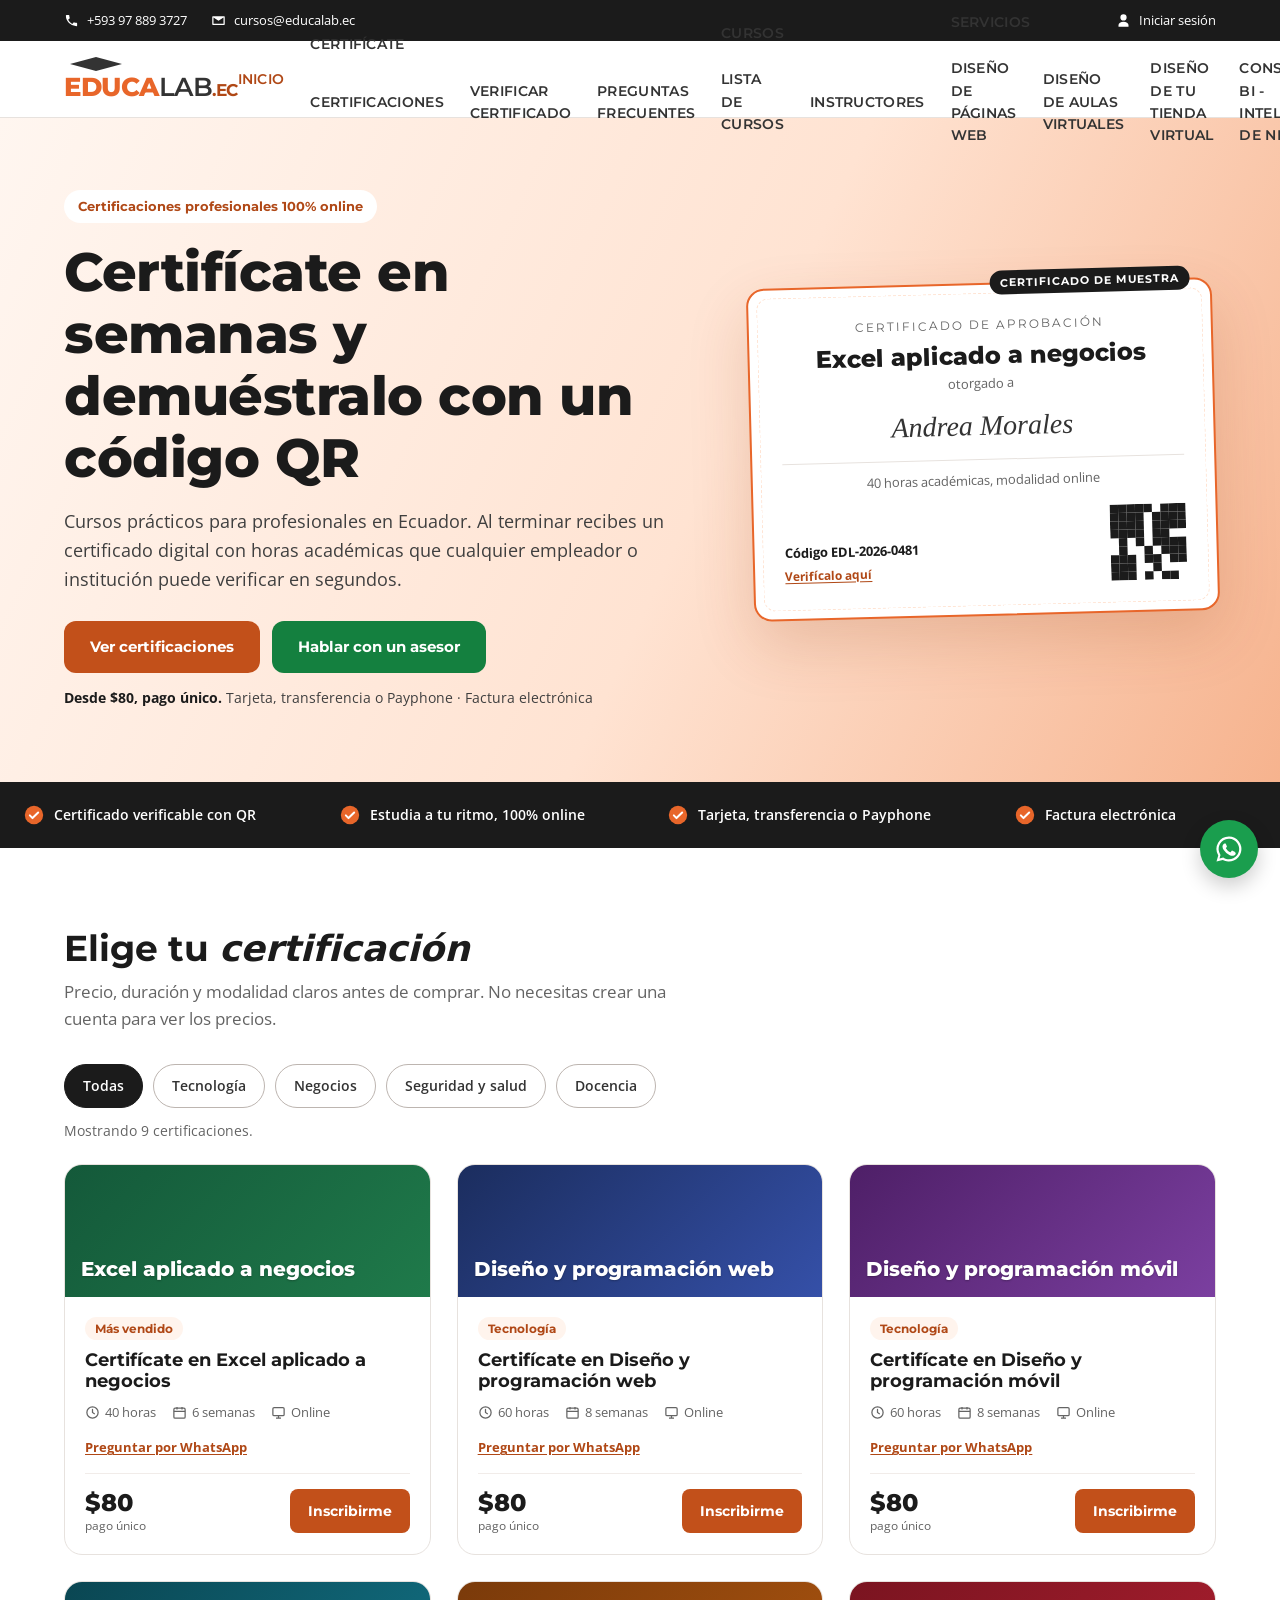
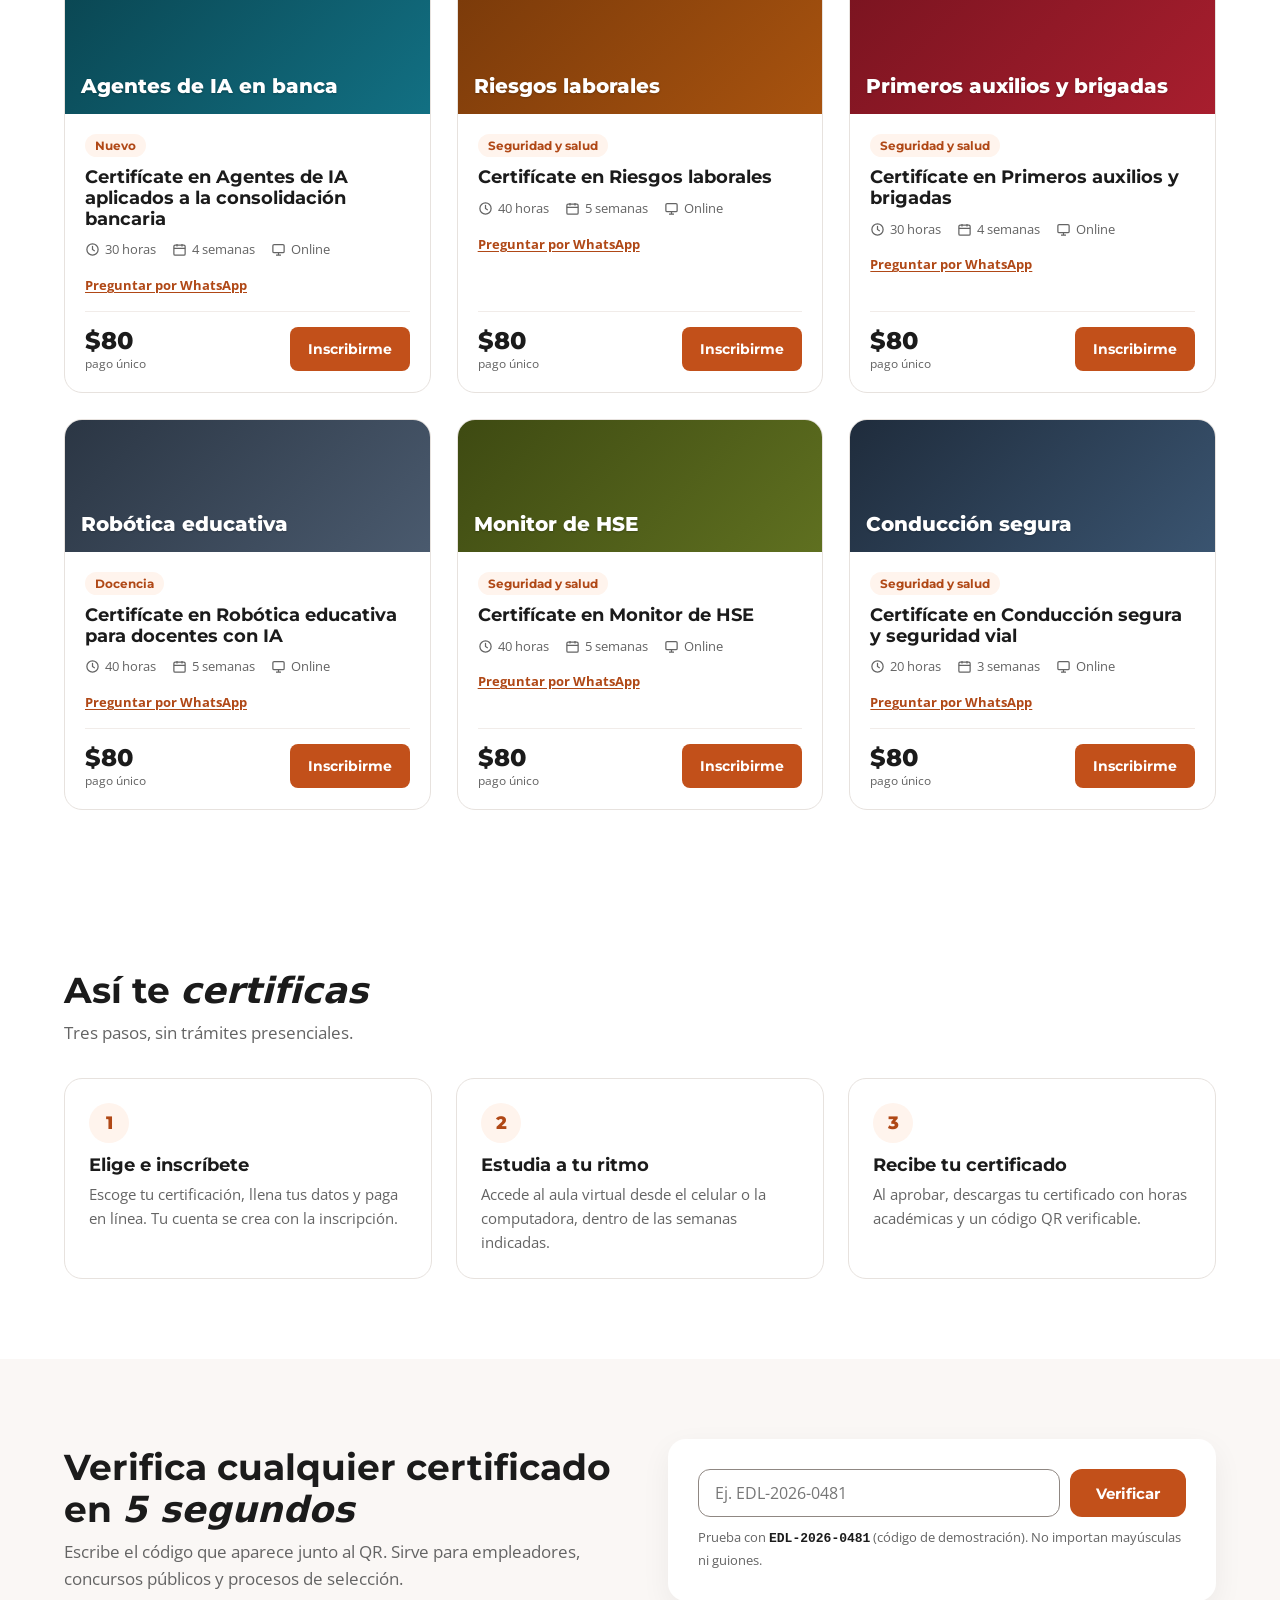
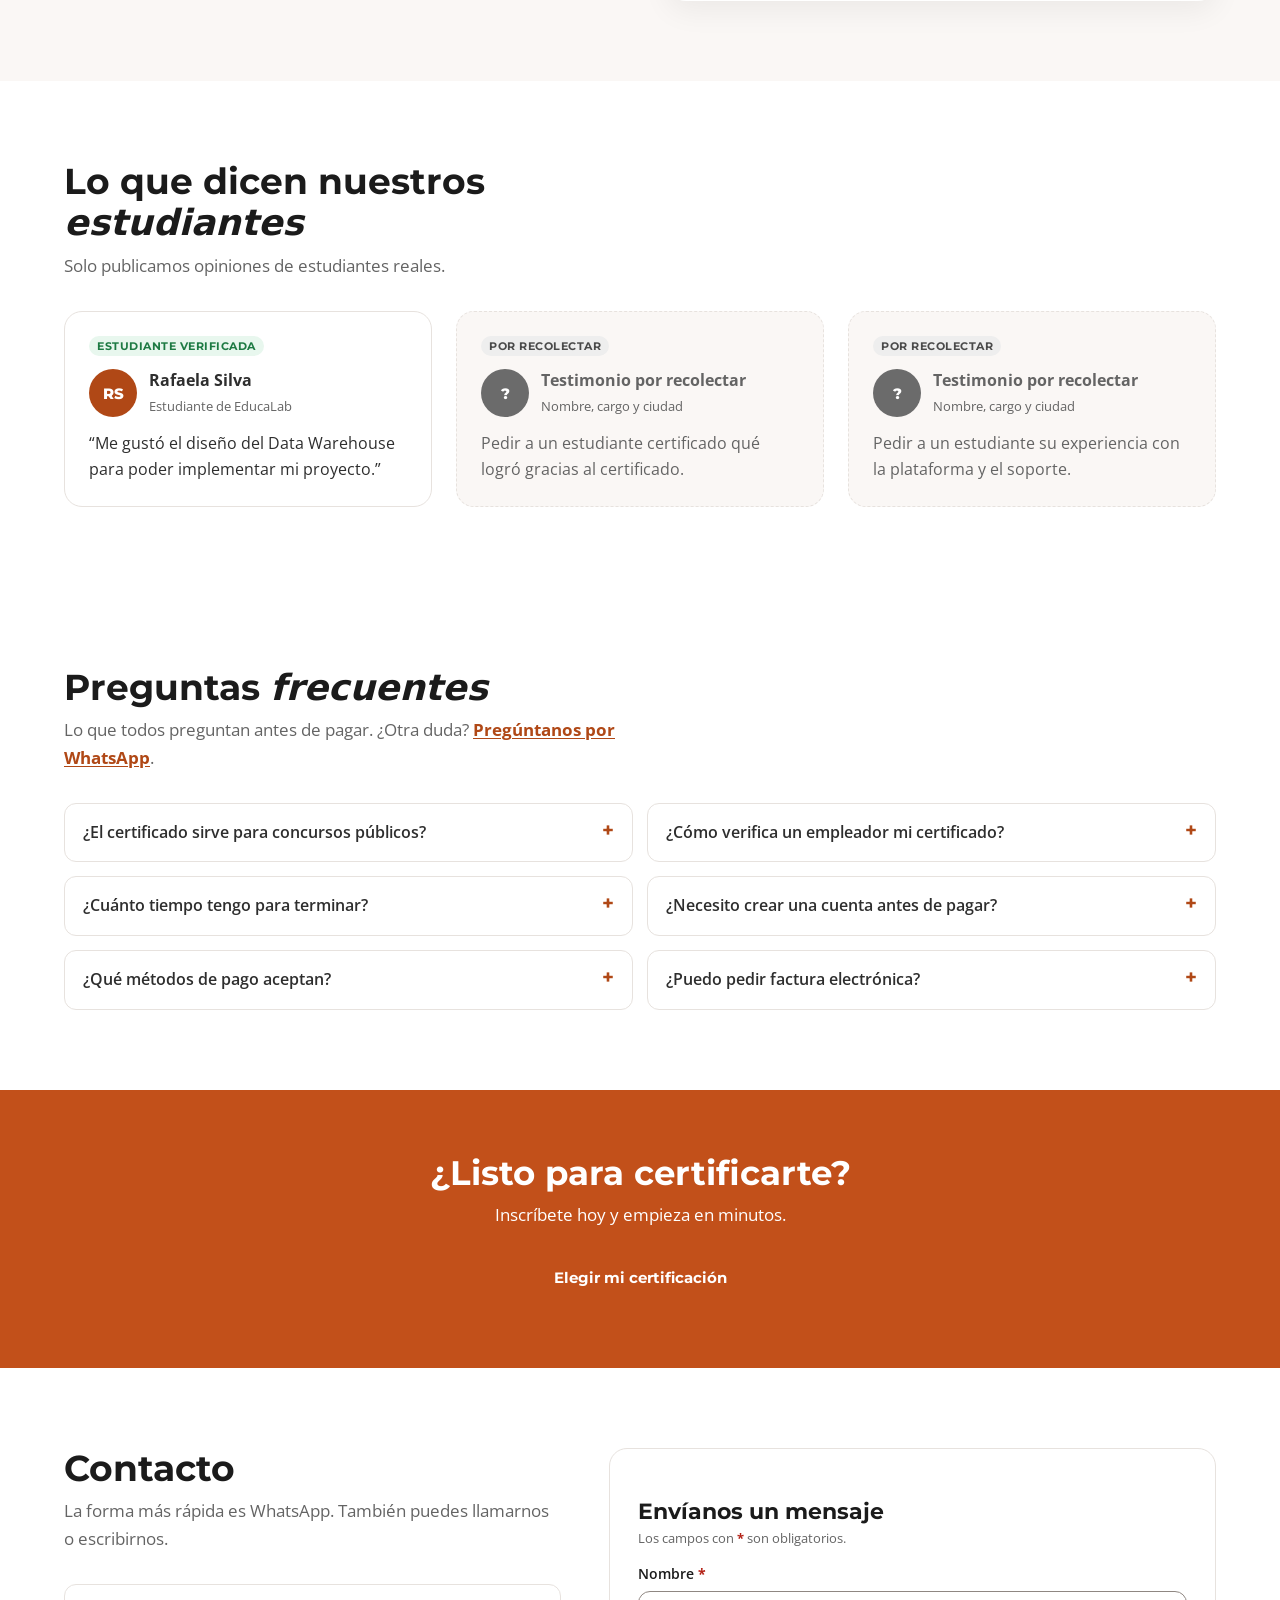
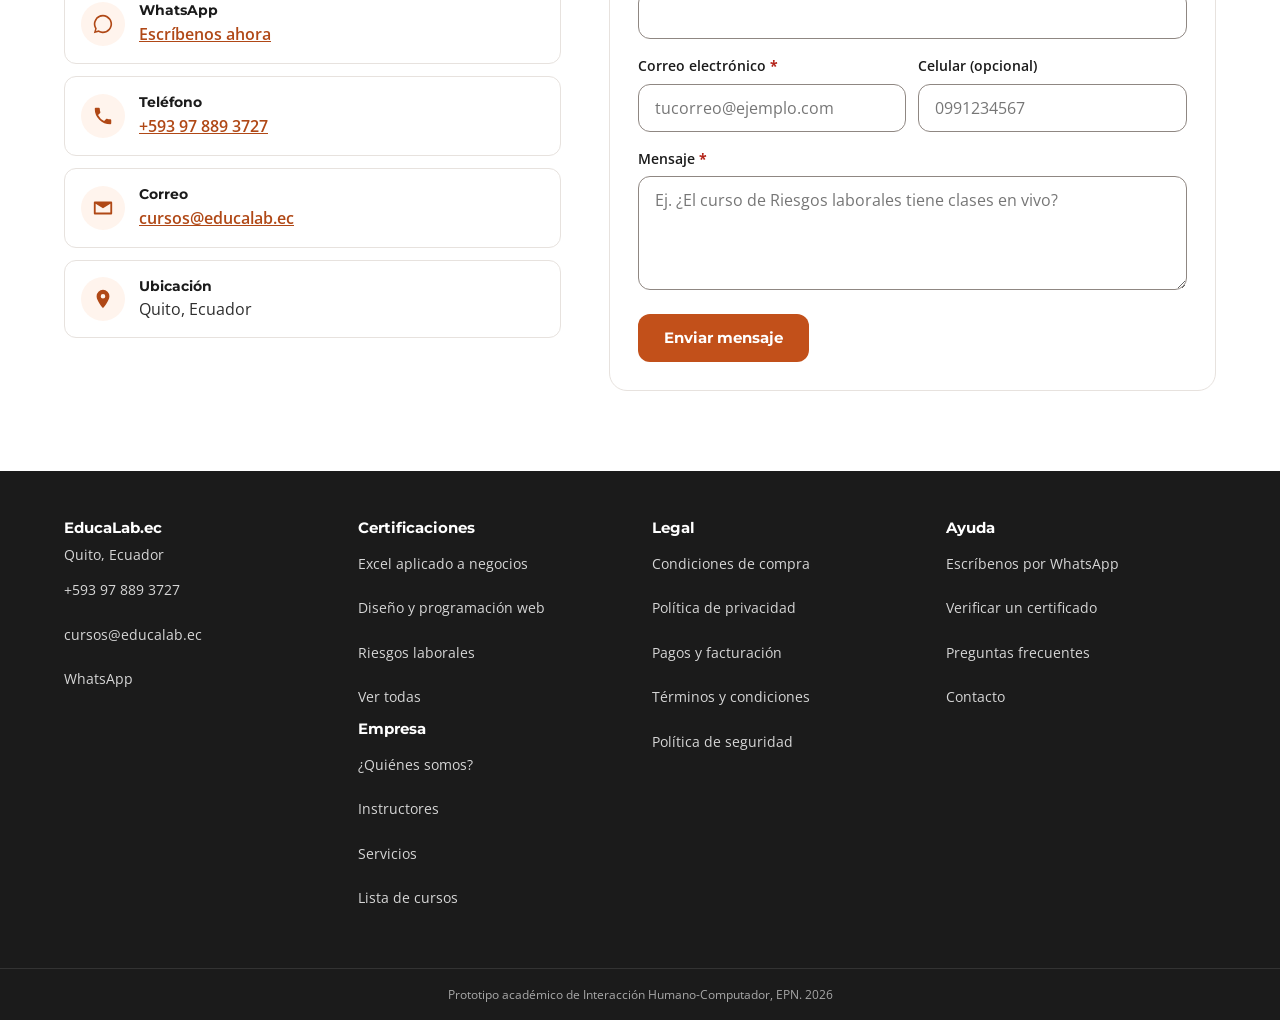
==== commit 535da7d0: "Inicio e inscripción: menú del sitio real, hero con foto y títulos resaltados Co-Authored-By: Claude" ====
--- a/index.html
+++ b/index.html
@@ -30,16 +30,29 @@
 <aside class="topbar" aria-label="Contacto rápido"><div class="wrap"><div class="left">
   <a href="tel:+593978893727"><svg viewBox="0 0 24 24" aria-hidden="true"><path fill="currentColor" d="M6.6 10.8a15.2 15.2 0 0 0 6.6 6.6l2.2-2.2c.3-.3.7-.4 1-.2 1.1.4 2.3.6 3.6.6.6 0 1 .4 1 1V20c0 .6-.4 1-1 1A17 17 0 0 1 3 4c0-.6.4-1 1-1h3.5c.6 0 1 .4 1 1 0 1.3.2 2.5.6 3.6.1.3 0 .7-.2 1z"/></svg>+593 97 889 3727</a>
   <a href="mailto:cursos@educalab.ec"><svg viewBox="0 0 24 24" aria-hidden="true"><path fill="currentColor" d="M3 5h18c.6 0 1 .4 1 1v12c0 .6-.4 1-1 1H3c-.6 0-1-.4-1-1V6c0-.6.4-1 1-1zm9 7.2L4 7.3V17h16V7.3z"/></svg>cursos@educalab.ec</a>
-</div><a href="login.html">Iniciar sesión</a></div></aside>
+</div><a href="login.html"><svg viewBox="0 0 24 24" aria-hidden="true"><path fill="currentColor" d="M12 12a5 5 0 1 0 0-10 5 5 0 0 0 0 10zm0 2c-4.4 0-8 2.2-8 5v3h16v-3c0-2.8-3.6-5-8-5z"/></svg>Iniciar sesión</a></div></aside>
 <header class="site"><div class="wrap">
   <a class="logo" href="index.html" aria-label="EducaLab.ec, inicio"><svg class="cap" viewBox="0 0 52 14" aria-hidden="true"><path d="M26 0 52 7 26 14 0 7z" fill="#333"/></svg><span class="lt">EDUCA<span>LAB</span><small>.EC</small></span></a>
   <button class="menu-btn" type="button" aria-label="Abrir menú" aria-expanded="false" aria-controls="menu"><span></span><span></span><span></span></button>
   <nav class="main" id="menu" aria-label="Principal"><ul>
-    <li><a href="#certificaciones">Certificaciones</a></li>
-    <li><a href="#verificar">Verificar certificado</a></li>
-    <li><a href="#preguntas">Preguntas</a></li>
-    <li><a href="#contacto">Contacto</a></li>
-    <li><a class="btn btn-primary btn-sm" href="#certificaciones">Inscribirme</a></li>
+    <li><a href="index.html" aria-current="page">Inicio</a></li>
+    <li class="has-sub"><a href="index.html#certificaciones">Certifícate</a><ul class="sub">
+      <li><a href="index.html#certificaciones">Certificaciones</a></li>
+      <li><a href="index.html#verificar">Verificar certificado</a></li>
+      <li><a href="index.html#preguntas">Preguntas frecuentes</a></li>
+    </ul></li>
+    <li class="has-sub"><a href="cursos.html">Cursos</a><ul class="sub">
+      <li><a href="cursos.html">Lista de cursos</a></li>
+      <li><a href="instructores.html">Instructores</a></li>
+    </ul></li>
+    <li class="has-sub"><a href="servicios.html">Servicios</a><ul class="sub">
+      <li><a href="servicios.html#paginas-web">Diseño de páginas web</a></li>
+      <li><a href="servicios.html#aulas-virtuales">Diseño de aulas virtuales</a></li>
+      <li><a href="servicios.html#tienda-virtual">Diseño de tu tienda virtual</a></li>
+      <li><a href="servicios.html#consultoria-bi">Consultorías BI - Inteligencia de negocios</a></li>
+    </ul></li>
+    <li><a href="contacto.html">Contacto</a></li>
+    <li><a class="btn btn-primary btn-sm arrow" href="index.html#certificaciones">Inscribirme</a></li>
   </ul></nav>
 </div></header>
 
@@ -50,7 +63,7 @@
     <span class="pill">Certificaciones profesionales 100% online</span>
     <h1>Certifícate en semanas y demuéstralo con un código QR</h1>
     <p class="lead">Cursos prácticos para profesionales en Ecuador. Al terminar recibes un certificado digital con horas académicas que cualquier empleador o institución puede verificar en segundos.</p>
-    <div class="ctas"><a class="btn btn-primary" href="#certificaciones">Ver certificaciones</a><a class="btn btn-wa" data-wa="Hola EducaLab, quiero hablar con un asesor sobre las certificaciones." href="#">Hablar con un asesor</a></div>
+    <div class="ctas"><a class="btn btn-primary arrow" href="#certificaciones">Ver certificaciones</a><a class="btn btn-wa" data-wa="Hola EducaLab, quiero hablar con un asesor sobre las certificaciones." href="#">Hablar con un asesor</a></div>
     <p class="micro"><strong>Desde $80, pago único.</strong> Tarjeta, transferencia o Payphone · Factura electrónica</p>
   </div>
   <figure class="cert" aria-labelledby="cert-cap">
@@ -70,7 +83,7 @@
 </ul></section>
 
 <section class="block" id="certificaciones"><div class="wrap">
-  <div class="sec-head"><h2>Elige tu certificación</h2><p>Precio, duración y modalidad claros antes de comprar. No necesitas crear una cuenta para ver los precios.</p></div>
+  <div class="sec-head"><h2>Elige tu <em class="hl">certificación</em></h2><p>Precio, duración y modalidad claros antes de comprar. No necesitas crear una cuenta para ver los precios.</p></div>
   <div class="filters" role="group" aria-label="Filtrar por área">
     <button class="chip" type="button" aria-pressed="true" data-cat="todas">Todas</button>
     <button class="chip" type="button" aria-pressed="false" data-cat="tecnologia">Tecnología</button>
@@ -83,8 +96,8 @@
   <p class="empty" id="empty" hidden>No hay certificaciones en esta área por ahora. <button class="linkbtn link" id="empty-reset" type="button">Ver todas</button></p>
 </div></section>
 
-<section class="block" style="padding-top:0" aria-labelledby="how-h"><div class="wrap">
-  <div class="sec-head"><h2 id="how-h">Así te certificas</h2><p>Tres pasos, sin trámites presenciales.</p></div>
+<section class="block dark" aria-labelledby="how-h"><div class="wrap">
+  <div class="sec-head"><h2 id="how-h">Así te <em class="hl">certificas</em></h2><p>Tres pasos, sin trámites presenciales.</p></div>
   <ol class="how">
     <li><h3>Elige e inscríbete</h3><p>Escoge tu certificación, llena tus datos y paga en línea. Tu cuenta se crea con la inscripción.</p></li>
     <li><h3>Estudia a tu ritmo</h3><p>Accede al aula virtual desde el celular o la computadora, dentro de las semanas indicadas.</p></li>
@@ -94,7 +107,7 @@
 
 <!-- DESEO -->
 <section class="block verify" id="verificar"><div class="wrap">
-  <div class="sec-head"><h2>Verifica cualquier certificado en 5 segundos</h2><p>Escribe el código que aparece junto al QR. Sirve para empleadores, concursos públicos y procesos de selección.</p></div>
+  <div class="sec-head"><h2>Verifica cualquier certificado en <em class="hl">5 segundos</em></h2><p>Escribe el código que aparece junto al QR. Sirve para empleadores, concursos públicos y procesos de selección.</p></div>
   <div class="vbox">
     <form class="vform" id="verify-form" novalidate>
       <label class="sr-only" for="code">Código del certificado</label>
@@ -106,8 +119,8 @@
   </div>
 </div></section>
 
-<section class="block" aria-labelledby="test-h"><div class="wrap">
-  <div class="sec-head"><h2 id="test-h">Lo que dicen nuestros estudiantes</h2><p>Solo publicamos opiniones de estudiantes reales.</p></div>
+<section class="block soft" aria-labelledby="test-h"><div class="wrap">
+  <div class="sec-head"><h2 id="test-h">Lo que dicen nuestros <em class="hl">estudiantes</em></h2><p>Solo publicamos opiniones de estudiantes reales.</p></div>
   <div class="tgrid">
     <blockquote class="t"><span class="badge real">Estudiante verificada</span><div class="who"><div class="av" style="background:#B04816" aria-hidden="true">RS</div><div><cite>Rafaela Silva</cite><small>Estudiante de EducaLab</small></div></div><p>“Me gustó el diseño del Data Warehouse para poder implementar mi proyecto.”</p></blockquote>
     <blockquote class="t pending"><span class="badge">Por recolectar</span><div class="who"><div class="av" style="background:#6B6B6B" aria-hidden="true">?</div><div><cite>Testimonio por recolectar</cite><small>Nombre, cargo y ciudad</small></div></div><p>Pedir a un estudiante certificado qué logró gracias al certificado.</p></blockquote>
@@ -115,8 +128,8 @@
   </div>
 </div></section>
 
-<section class="block" id="preguntas" style="padding-top:0"><div class="wrap">
-  <div class="sec-head"><h2>Preguntas frecuentes</h2><p>Lo que todos preguntan antes de pagar. ¿Otra duda? <a class="link" data-wa href="#">Pregúntanos por WhatsApp</a>.</p></div>
+<section class="block" id="preguntas"><div class="wrap">
+  <div class="sec-head"><h2>Preguntas <em class="hl">frecuentes</em></h2><p>Lo que todos preguntan antes de pagar. ¿Otra duda? <a class="link" data-wa href="#">Pregúntanos por WhatsApp</a>.</p></div>
   <div class="faq">
     <details><summary>¿El certificado sirve para concursos públicos?</summary><p>Cada certificado indica horas académicas y un código verificable. Confirma con la institución convocante qué requisitos pide.</p></details>
     <details><summary>¿Cómo verifica un empleador mi certificado?</summary><p>Escanea el QR o escribe el código en la sección «Verificar certificado» de esta página. Verá tu nombre, la certificación, las horas y la fecha.</p></details>
@@ -128,7 +141,7 @@
 </div></section>
 
 <!-- ACCIÓN -->
-<section class="cta"><h2>¿Listo para certificarte?</h2><p>Inscríbete hoy y empieza en minutos.</p><a class="btn btn-light" href="#certificaciones">Elegir mi certificación</a></section>
+<section class="cta"><h2>¿Listo para certificarte?</h2><p>Inscríbete hoy y empieza en minutos.</p><a class="btn btn-dark arrow" href="#certificaciones">Elegir mi certificación</a></section>
 
 <section class="block contact" id="contacto" aria-labelledby="contact-h"><div class="wrap">
   <div>
@@ -141,7 +154,7 @@
     </ul>
   </div>
   <form class="panel" id="contact-form" novalidate aria-labelledby="cf-h">
-    <h3 id="cf-h" style="font-size:20px;margin-bottom:4px">Envíanos un mensaje</h3>
+    <h3 id="cf-h" style="font-size:22px;margin-bottom:4px">Envíanos un mensaje</h3>
     <p class="req-note">Los campos con <span class="req" aria-hidden="true">*</span> son obligatorios.</p>
     <div class="field"><label for="c-name">Nombre <span class="req" aria-hidden="true">*</span></label><input class="input" id="c-name" autocomplete="name" required><p class="err"></p></div>
     <div class="two">
@@ -157,10 +170,11 @@
 
 <aside class="mbar" aria-label="Acciones rápidas"><a class="btn btn-primary" href="#certificaciones">Inscribirme</a><a class="btn btn-wa" data-wa href="#">WhatsApp</a></aside>
 <footer class="site"><div class="wrap">
-  <div><h2 class="fh">EducaLab.ec</h2><ul><li>Quito, Ecuador</li><li><a href="tel:+593978893727">+593 97 889 3727</a></li><li><a href="mailto:cursos@educalab.ec">cursos@educalab.ec</a></li></ul></div>
-  <div><h2 class="fh">Certificaciones</h2><ul><li><a href="inscripcion.html?curso=excel">Excel aplicado a negocios</a></li><li><a href="inscripcion.html?curso=web">Diseño y programación web</a></li><li><a href="inscripcion.html?curso=riesgos">Riesgos laborales</a></li><li><a href="index.html#certificaciones">Ver todas</a></li></ul></div>
-  <div><h2 class="fh">Legal</h2><ul><li><a href="legal.html#condiciones">Condiciones de compra</a></li><li><a href="legal.html#privacidad">Política de privacidad</a></li><li><a href="legal.html#pagos">Pagos y facturación</a></li></ul></div>
-  <div><h2 class="fh">Ayuda</h2><ul><li><a data-wa href="#">Escríbenos por WhatsApp</a></li><li><a href="index.html#verificar">Verificar un certificado</a></li><li><a href="index.html#preguntas">Preguntas frecuentes</a></li></ul></div>
+  <div><h2 class="fh">EducaLab.ec</h2><ul><li>Quito, Ecuador</li><li><a href="tel:+593978893727">+593 97 889 3727</a></li><li><a href="mailto:cursos@educalab.ec">cursos@educalab.ec</a></li><li><a data-wa href="#">WhatsApp</a></li></ul></div>
+  <div><h2 class="fh">Certificaciones</h2><ul><li><a href="inscripcion.html?curso=excel">Excel aplicado a negocios</a></li><li><a href="inscripcion.html?curso=web">Diseño y programación web</a></li><li><a href="inscripcion.html?curso=riesgos">Riesgos laborales</a></li><li><a href="index.html#certificaciones">Ver todas</a></li></ul>
+    <h2 class="fh second">Empresa</h2><ul><li><a href="nosotros.html">¿Quiénes somos?</a></li><li><a href="instructores.html">Instructores</a></li><li><a href="servicios.html">Servicios</a></li><li><a href="cursos.html">Lista de cursos</a></li></ul></div>
+  <div><h2 class="fh">Legal</h2><ul><li><a href="legal.html#condiciones">Condiciones de compra</a></li><li><a href="legal.html#privacidad">Política de privacidad</a></li><li><a href="legal.html#pagos">Pagos y facturación</a></li><li><a href="legal.html#terminos">Términos y condiciones</a></li><li><a href="legal.html#seguridad">Política de seguridad</a></li></ul></div>
+  <div><h2 class="fh">Ayuda</h2><ul><li><a data-wa href="#">Escríbenos por WhatsApp</a></li><li><a href="index.html#verificar">Verificar un certificado</a></li><li><a href="index.html#preguntas">Preguntas frecuentes</a></li><li><a href="contacto.html">Contacto</a></li></ul></div>
 </div><p class="copy">Prototipo académico de Interacción Humano-Computador, EPN. <span id="year"></span></p></footer>
 <aside class="quick" aria-label="Atajos"><button class="totop" type="button" aria-label="Volver arriba"><svg viewBox="0 0 24 24" aria-hidden="true"><path d="M12 19V5M5 12l7-7 7 7" stroke="currentColor" stroke-width="2.4" fill="none" stroke-linecap="round" stroke-linejoin="round"/></svg></button>
 <a class="fab" data-wa href="#" aria-label="Escribir por WhatsApp"><svg width="30" height="30" viewBox="0 0 24 24" aria-hidden="true"><path fill="#fff" d="M12 2a10 10 0 0 0-8.6 15.1L2 22l5-1.3A10 10 0 1 0 12 2zm0 18.2c-1.5 0-3-.4-4.3-1.2l-.3-.2-3 .8.8-2.9-.2-.3A8.2 8.2 0 1 1 12 20.2zm4.5-6.1c-.2-.1-1.5-.7-1.7-.8-.2-.1-.4-.1-.6.1l-.8 1c-.1.2-.3.2-.5.1a6.7 6.7 0 0 1-3.3-2.9c-.3-.4.2-.4.7-1.4.1-.2 0-.3 0-.4l-.8-1.8c-.2-.5-.4-.4-.6-.4h-.5a1 1 0 0 0-.7.3 2.9 2.9 0 0 0-.9 2.2 5 5 0 0 0 1 2.7 11.6 11.6 0 0 0 4.5 4c1.7.7 2.3.8 3.2.6.5-.1 1.5-.6 1.7-1.2.2-.6.2-1.1.2-1.2-.1-.1-.3-.2-.5-.3z"/></svg></a></aside>
